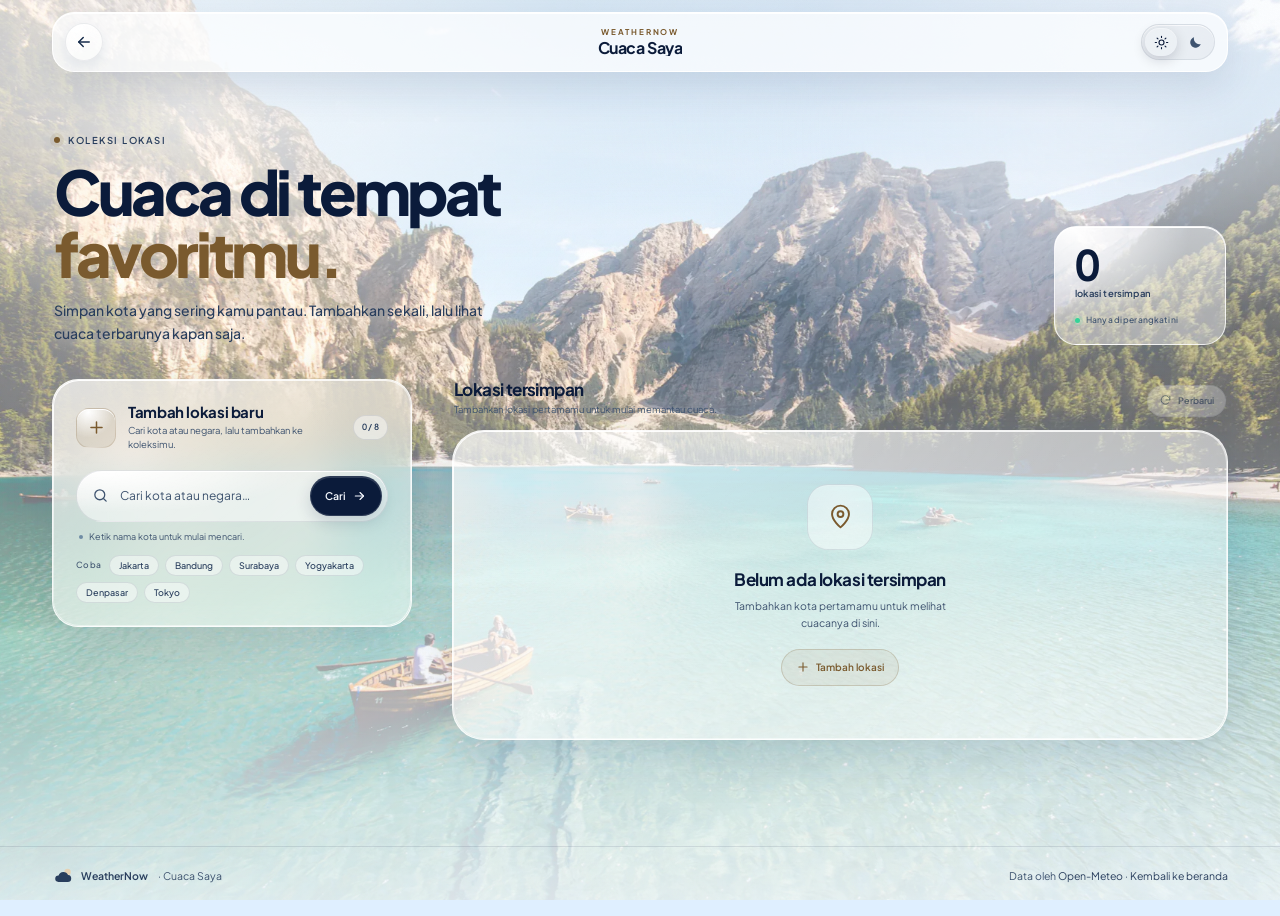
==== locations.html @ 78afd5a4 "Add saved locations page and header add action" ====
<!DOCTYPE html>
<html lang="id" data-theme="dark">
<head>
  <meta charset="UTF-8">
  <meta name="viewport" content="width=device-width, initial-scale=1.0">
  <title>Cuaca Saya — WeatherNow</title>
  <meta name="description" content="Simpan dan pantau cuaca terkini di kota-kota favoritmu dalam satu halaman bersama WeatherNow.">
  <meta name="theme-color" content="#071226" id="theme-color">
  <link rel="icon" type="image/svg+xml" href="assets/icons/partly-cloudy-day.svg">
  <link rel="preconnect" href="https://fonts.googleapis.com">
  <link rel="preconnect" href="https://fonts.gstatic.com" crossorigin>
  <link href="https://fonts.googleapis.com/css2?family=Plus+Jakarta+Sans:wght@400;500;600;700;800&display=swap" rel="stylesheet">
  <link rel="stylesheet" href="style.css">
  <link rel="stylesheet" href="locations.css">
  <script>
    (function () {
      try {
        var params = new URLSearchParams(window.location.search);
        var forced = params.get('theme');
        var saved = localStorage.getItem('weathernow:theme');
        var system = window.matchMedia('(prefers-color-scheme: light)').matches ? 'light' : 'dark';
        var theme = (forced === 'light' || forced === 'dark') ? forced : (saved === 'light' || saved === 'dark' ? saved : system);
        document.documentElement.dataset.theme = theme;
        var meta = document.getElementById('theme-color');
        if (meta) meta.setAttribute('content', theme === 'light' ? '#dfefff' : '#071226');
      } catch (error) {
        document.documentElement.dataset.theme = 'dark';
      }
    })();
  </script>
</head>
<body class="locations-page">
  <div class="ambient" aria-hidden="true">
    <div class="ambient__photo ambient__photo--night"></div>
    <div class="ambient__photo ambient__photo--day"></div>
    <div class="ambient__scrim"></div>
    <div class="ambient__noise"></div>
  </div>

  <div class="loading-bar" aria-hidden="true"></div>

  <header class="site-header">
    <div class="container">
      <div class="header__inner header__inner--page">
        <a class="page-back" href="index.html" aria-label="Kembali ke beranda WeatherNow">
          <svg class="icon" viewBox="0 0 24 24" fill="none" stroke="currentColor" stroke-width="1.9" stroke-linecap="round" stroke-linejoin="round" aria-hidden="true">
            <path d="M19 12H5"></path>
            <path d="m11 18-6-6 6-6"></path>
          </svg>
        </a>

        <div class="page-heading">
          <span class="page-heading__eyebrow">WeatherNow</span>
          <h1 class="page-heading__title">Cuaca Saya</h1>
        </div>

        <div class="header__actions">
          <div class="theme-switch" role="group" aria-label="Pilih tema tampilan">
            <button type="button" class="theme-switch__btn" data-theme-value="light" aria-label="Aktifkan mode terang" aria-pressed="false">
              <svg class="icon" viewBox="0 0 24 24" fill="none" stroke="currentColor" stroke-width="1.8" stroke-linecap="round" stroke-linejoin="round" aria-hidden="true">
                <circle cx="12" cy="12" r="4"></circle>
                <path d="M12 2v2M12 20v2M4.93 4.93l1.42 1.42M17.66 17.66l1.41 1.41M2 12h2M20 12h2M4.93 19.07l1.42-1.42M17.66 6.34l1.41-1.41"></path>
              </svg>
            </button>
            <button type="button" class="theme-switch__btn" data-theme-value="dark" aria-label="Aktifkan mode gelap" aria-pressed="true">
              <svg class="icon" viewBox="0 0 24 24" fill="currentColor" aria-hidden="true">
                <path d="M20.3 14.2A8.4 8.4 0 0 1 9.8 3.7 8.5 8.5 0 1 0 20.3 14.2Z"></path>
              </svg>
            </button>
          </div>
        </div>
      </div>
    </div>
  </header>

  <main class="locations-main">
    <div class="container">
      <section class="locations-intro" aria-labelledby="locations-title">
        <div class="locations-intro__copy">
          <p class="section-kicker"><span class="section-kicker__dot" aria-hidden="true"></span> Koleksi lokasi</p>
          <h2 class="locations-intro__title" id="locations-title">Cuaca di tempat<br><span>favoritmu.</span></h2>
          <p class="locations-intro__text">Simpan kota yang sering kamu pantau. Tambahkan sekali, lalu lihat cuaca terbarunya kapan saja.</p>
        </div>

        <aside class="locations-stat" aria-label="Ringkasan lokasi tersimpan">
          <span class="locations-stat__number" id="locations-count">0</span>
          <span class="locations-stat__label">lokasi tersimpan</span>
          <span class="locations-stat__note"><span class="locations-stat__dot" aria-hidden="true"></span> Hanya di perangkat ini</span>
        </aside>
      </section>

      <section class="add-panel glass-card" id="tambah" aria-labelledby="add-title">
        <div class="add-panel__head">
          <span class="add-panel__icon" aria-hidden="true">
            <svg class="icon" viewBox="0 0 24 24" fill="none" stroke="currentColor" stroke-width="1.9" stroke-linecap="round">
              <path d="M12 5v14M5 12h14"></path>
            </svg>
          </span>
          <div class="add-panel__copy">
            <h2 class="add-panel__title" id="add-title">Tambah lokasi baru</h2>
            <p class="add-panel__sub">Cari kota atau negara, lalu tambahkan ke koleksimu.</p>
          </div>
          <span class="add-panel__limit" id="locations-limit">0 / 8</span>
        </div>

        <form class="location-search" id="location-search" role="search" novalidate>
          <svg class="location-search__icon icon" viewBox="0 0 24 24" fill="none" stroke="currentColor" stroke-width="1.8" stroke-linecap="round" stroke-linejoin="round" aria-hidden="true">
            <circle cx="11" cy="11" r="7"></circle>
            <path d="m20 20-3.5-3.5"></path>
          </svg>
          <label class="sr-only" for="location-input">Cari kota atau negara</label>
          <input class="location-search__input" id="location-input" name="location" type="search" placeholder="Cari kota atau negara…" autocomplete="off" spellcheck="false" aria-describedby="search-feedback">
          <button class="location-search__submit" id="location-submit" type="submit">
            <span>Cari</span>
            <svg class="icon" viewBox="0 0 24 24" fill="none" stroke="currentColor" stroke-width="2" stroke-linecap="round" stroke-linejoin="round" aria-hidden="true">
              <path d="M4 12h14"></path>
              <path d="m12 6 6 6-6 6"></path>
            </svg>
          </button>
        </form>

        <p class="search-feedback" id="search-feedback" role="status">Ketik nama kota untuk mulai mencari.</p>

        <div class="quick-cities" aria-label="Kota populer">
          <span class="quick-cities__label">Coba</span>
          <button type="button" class="quick-city" data-query="Jakarta">Jakarta</button>
          <button type="button" class="quick-city" data-query="Bandung">Bandung</button>
          <button type="button" class="quick-city" data-query="Surabaya">Surabaya</button>
          <button type="button" class="quick-city" data-query="Yogyakarta">Yogyakarta</button>
          <button type="button" class="quick-city" data-query="Denpasar">Denpasar</button>
          <button type="button" class="quick-city" data-query="Tokyo">Tokyo</button>
        </div>

        <div class="search-results" id="search-results" hidden aria-live="polite"></div>
      </section>

      <section class="saved-section" aria-labelledby="saved-title">
        <div class="section-head">
          <div>
            <h2 class="section-head__title" id="saved-title">Lokasi tersimpan</h2>
            <p class="section-head__sub" id="saved-subtitle">Menyiapkan daftar lokasi…</p>
          </div>
          <button type="button" class="refresh-button" id="refresh-locations" aria-label="Perbarui cuaca semua lokasi">
            <svg class="icon refresh-button__icon" viewBox="0 0 24 24" fill="none" stroke="currentColor" stroke-width="1.8" stroke-linecap="round" stroke-linejoin="round" aria-hidden="true">
              <path d="M20 11a8 8 0 1 0-2.34 5.66"></path>
              <path d="M20 4v7h-7"></path>
            </svg>
            <span>Perbarui</span>
          </button>
        </div>

        <div class="locations-list" id="locations-list" aria-live="polite"></div>

        <div class="empty-state glass-card" id="locations-empty" hidden>
          <span class="empty-state__icon" aria-hidden="true">
            <svg class="icon" viewBox="0 0 24 24" fill="none" stroke="currentColor" stroke-width="1.6" stroke-linecap="round" stroke-linejoin="round">
              <path d="M12 21s7-5.7 7-11a7 7 0 1 0-14 0c0 5.3 7 11 7 11Z"></path>
              <circle cx="12" cy="10" r="2.4"></circle>
            </svg>
          </span>
          <h3>Belum ada lokasi tersimpan</h3>
          <p>Tambahkan kota pertamamu untuk melihat cuacanya di sini.</p>
          <button type="button" class="empty-state__action" id="empty-add">
            <svg class="icon" viewBox="0 0 24 24" fill="none" stroke="currentColor" stroke-width="1.9" stroke-linecap="round" aria-hidden="true">
              <path d="M12 5v14M5 12h14"></path>
            </svg>
            Tambah lokasi
          </button>
        </div>
      </section>

      <noscript>
        <p class="noscript">Aktifkan JavaScript untuk mencari dan menyimpan lokasi cuaca.</p>
      </noscript>
    </div>
  </main>

  <footer class="site-footer">
    <div class="container footer__inner">
      <span class="footer__brand">
        <svg viewBox="0 0 48 48" fill="none" aria-hidden="true">
          <circle fill="#e6d2b5" cx="34" cy="15" r="7"></circle>
          <path d="M14 37h20.4a7.6 7.6 0 0 0 .7-15.16A11.2 11.2 0 0 0 14.36 22.7 7.15 7.15 0 0 0 14 37Z" fill="currentColor"></path>
        </svg>
        WeatherNow <span class="footer__copy">· Cuaca Saya</span>
      </span>
      <span>Data oleh <a href="https://open-meteo.com/" target="_blank" rel="noreferrer">Open-Meteo</a> · <a href="index.html">Kembali ke beranda</a></span>
    </div>
  </footer>

  <div class="toast" id="toast" role="status" aria-live="polite" hidden>
    <span class="toast__message" id="toast-message"></span>
    <button type="button" class="toast__undo" id="toast-undo">Urungkan</button>
  </div>

  <script src="locations.js" defer></script>
</body>
</html>
---- style.css ----
/* =========================================================
   WeatherNow — liquid glass weather dashboard
   ========================================================= */

*, *::before, *::after { box-sizing: border-box; }
* { margin: 0; }

:root {
  color-scheme: dark;

  --font: "Plus Jakarta Sans", system-ui, -apple-system, "Segoe UI", Roboto, Helvetica, Arial, sans-serif;

  --text: #f7faff;
  --muted: #c6d3e7;
  --muted-strong: #e2ebf9;
  --muted-dim: #a1b2ca;

  --accent: #e6d2b5;
  --accent-soft: rgba(230, 210, 181, 0.14);
  --accent-1: #b9d4ea;
  --accent-2: #9db8d1;

  --chart-line: #b9d4ea;
  --chart-fill: rgba(185, 212, 234, 0.13);

  --header-surface: rgba(7, 16, 31, 0.76);
  --header-surface-scrolled: rgba(5, 12, 27, 0.94);
  --header-stroke: rgba(255, 255, 255, 0.16);
  --header-stroke-scrolled: rgba(255, 255, 255, 0.22);
  --header-elevation: 0 16px 38px rgba(2, 8, 23, 0.24), inset 0 1px 0 rgba(255, 255, 255, 0.14);
  --header-elevation-scrolled: 0 20px 46px rgba(2, 8, 23, 0.34), inset 0 1px 0 rgba(255, 255, 255, 0.18);
  --brand-tile: rgba(255, 255, 255, 0.08);
  --brand-tile-stroke: rgba(255, 255, 255, 0.18);
  --brand-tile-shadow: inset 0 1px 0 rgba(255, 255, 255, 0.18), 0 7px 16px rgba(2, 8, 23, 0.18);

  --glass: rgba(255, 255, 255, 0.08);
  --glass-1: rgba(255, 255, 255, 0.07);
  --glass-2: rgba(255, 255, 255, 0.12);
  --glass-3: rgba(255, 255, 255, 0.16);
  --border: rgba(255, 255, 255, 0.19);
  --border-strong: rgba(255, 255, 255, 0.32);
  --border-soft: rgba(255, 255, 255, 0.10);

  --shadow-lg: 0 30px 80px rgba(2, 8, 23, 0.38);
  --shadow-md: 0 18px 50px rgba(2, 8, 23, 0.28);
  --shadow-sm: 0 10px 30px rgba(2, 8, 23, 0.20);

  --radius-xl: 32px;
  --radius-lg: 24px;
  --radius-md: 18px;
  --radius-sm: 14px;
  --blur: 24px;

  --container: 1240px;
  --header-height: 84px;
  --ease: cubic-bezier(0.22, 0.61, 0.36, 1);

  --aqi-color: #34d399;
  --aqi-tint: rgba(52, 211, 153, 0.14);
}

[data-theme="light"] {
  color-scheme: light;

  --text: #0b1b3a;
  --muted: #293e5d;
  --muted-strong: #142a49;
  --muted-dim: #3e536f;

  --accent: #7a5a2e;
  --accent-soft: rgba(122, 90, 46, 0.10);
  --accent-1: #466a88;
  --accent-2: #6f8ca4;

  --chart-line: #4a6c88;
  --chart-fill: rgba(74, 108, 136, 0.10);

  --header-surface: rgba(252, 254, 255, 0.74);
  --header-surface-scrolled: rgba(252, 254, 255, 0.95);
  --header-stroke: rgba(255, 255, 255, 0.94);
  --header-stroke-scrolled: #ffffff;
  --header-elevation: 0 16px 38px rgba(21, 51, 99, 0.12), inset 0 1px 0 rgba(255, 255, 255, 0.95);
  --header-elevation-scrolled: 0 20px 46px rgba(21, 51, 99, 0.17), inset 0 1px 0 #ffffff;
  --brand-tile: #0b1b3a;
  --brand-tile-stroke: rgba(11, 27, 58, 0.13);
  --brand-tile-shadow: 0 7px 16px rgba(11, 27, 58, 0.18), inset 0 1px 0 rgba(255, 255, 255, 0.16);

  --glass: rgba(255, 255, 255, 0.54);
  --glass-1: rgba(255, 255, 255, 0.46);
  --glass-2: rgba(255, 255, 255, 0.66);
  --glass-3: rgba(255, 255, 255, 0.78);
  --border: rgba(255, 255, 255, 0.82);
  --border-strong: rgba(255, 255, 255, 0.98);
  --border-soft: rgba(11, 27, 58, 0.10);

  --shadow-lg: 0 30px 80px rgba(21, 51, 99, 0.18);
  --shadow-md: 0 18px 50px rgba(21, 51, 99, 0.14);
  --shadow-sm: 0 10px 30px rgba(21, 51, 99, 0.10);
}

html {
  scroll-behavior: smooth;
  scroll-padding-top: 100px;
  -webkit-text-size-adjust: 100%;
}

body {
  min-height: 100vh;
  font-family: var(--font);
  font-size: 16px;
  line-height: 1.5;
  color: var(--text);
  background: #050b18;
  overflow-x: hidden;
  -webkit-font-smoothing: antialiased;
  text-rendering: optimizeLegibility;
}

[data-theme="light"] body { background: #dfefff; }

body.is-loading { cursor: progress; }

img, svg { display: block; max-width: 100%; }
button, input { font: inherit; color: inherit; }
button {
  padding: 0;
  border: 0;
  background: none;
  cursor: pointer;
  -webkit-tap-highlight-color: transparent;
}
a { color: inherit; text-decoration: none; }
ul, ol { padding: 0; list-style: none; }
strong { font-weight: 700; }
[hidden] { display: none !important; }

::selection {
  background: rgba(185, 212, 234, 0.35);
}

:focus-visible {
  outline: 2px solid rgba(147, 197, 253, 0.9);
  outline-offset: 3px;
  border-radius: 8px;
}

/* Scrollbar */
::-webkit-scrollbar { width: 10px; }
::-webkit-scrollbar-track { background: transparent; }
::-webkit-scrollbar-thumb {
  border: 3px solid transparent;
  border-radius: 999px;
  background: rgba(255, 255, 255, 0.20);
  background-clip: content-box;
}
[data-theme="light"] ::-webkit-scrollbar-thumb {
  background: rgba(11, 27, 58, 0.20);
  background-clip: content-box;
}

.container {
  width: 100%;
  max-width: var(--container);
  margin-inline: auto;
  padding-inline: clamp(18px, 3.2vw, 32px);
}

.sr-only {
  position: absolute;
  width: 1px;
  height: 1px;
  padding: 0;
  margin: -1px;
  overflow: hidden;
  clip: rect(0, 0, 0, 0);
  white-space: nowrap;
  border: 0;
}

.icon {
  width: 18px;
  height: 18px;
  flex: none;
}

/* =========================================================
   Ambient background
   ========================================================= */

.ambient {
  position: fixed;
  inset: 0;
  z-index: 0;
  overflow: hidden;
  background: #040b19;
  pointer-events: none;
}

.ambient__photo {
  position: absolute;
  inset: -2%;
  background-position: center;
  background-size: cover;
  transition: opacity 0.75s var(--ease), transform 1.4s var(--ease);
  will-change: opacity;
}

.ambient__photo--night {
  background-image: url("assets/bg-night.webp");
  opacity: 1;
  transform: scale(1.02);
}

.ambient__photo--day {
  background-image: url("assets/bg-day.webp");
  opacity: 0;
  transform: scale(1.06);
}

[data-theme="light"] .ambient__photo--night { opacity: 0; }
[data-theme="light"] .ambient__photo--day {
  opacity: 1;
  transform: scale(1.02);
}

.ambient__scrim {
  position: absolute;
  inset: 0;
  background:
    radial-gradient(85% 65% at 12% 18%, rgba(48, 73, 101, 0.17), transparent 62%),
    radial-gradient(65% 55% at 88% 8%, rgba(74, 100, 128, 0.12), transparent 62%),
    linear-gradient(180deg, rgba(3, 9, 22, 0.58) 0%, rgba(3, 9, 22, 0.16) 32%, rgba(3, 9, 22, 0.42) 62%, rgba(3, 9, 22, 0.84) 100%);
}

[data-theme="light"] .ambient__scrim {
  background:
    radial-gradient(80% 70% at 15% 12%, rgba(255, 255, 255, 0.78), transparent 64%),
    radial-gradient(70% 60% at 88% 8%, rgba(245, 250, 255, 0.62), transparent 64%),
    linear-gradient(180deg, rgba(255, 255, 255, 0.58) 0%, rgba(255, 255, 255, 0.20) 34%, rgba(248, 251, 255, 0.56) 70%, rgba(245, 250, 255, 0.88) 100%);
}

.ambient__noise {
  position: absolute;
  inset: 0;
  opacity: 0.035;
  background-image: url("data:image/svg+xml,%3Csvg xmlns='http://www.w3.org/2000/svg' width='160' height='160' viewBox='0 0 160 160'%3E%3Cfilter id='n'%3E%3CfeTurbulence type='fractalNoise' baseFrequency='0.85' numOctaves='3' stitchTiles='stitch'/%3E%3C/filter%3E%3Crect width='160' height='160' filter='url(%23n)' opacity='0.55'/%3E%3C/svg%3E");
  background-size: 160px 160px;
}

/* =========================================================
   Shared glass
   ========================================================= */

.glass-card {
  position: relative;
  isolation: isolate;
  border: 1px solid var(--border);
  border-radius: var(--radius-xl);
  background:
    radial-gradient(130% 95% at 8% 0%, rgba(255, 255, 255, 0.17), transparent 56%),
    linear-gradient(145deg, var(--glass-2), var(--glass-1));
  box-shadow: var(--shadow-md), inset 0 1px 0 rgba(255, 255, 255, 0.22);
  backdrop-filter: blur(var(--blur)) saturate(150%);
  -webkit-backdrop-filter: blur(var(--blur)) saturate(150%);
}

[data-theme="light"] .glass-card {
  box-shadow: var(--shadow-md), inset 0 1px 0 rgba(255, 255, 255, 0.72);
}

.glass-card::before {
  content: "";
  position: absolute;
  inset: 0;
  z-index: 4;
  padding: 1px;
  border-radius: inherit;
  background: linear-gradient(140deg, rgba(255, 255, 255, 0.62), rgba(255, 255, 255, 0.09) 34%, rgba(255, 255, 255, 0.04) 62%, rgba(255, 255, 255, 0.36));
  -webkit-mask: linear-gradient(#000 0 0) content-box, linear-gradient(#000 0 0);
  -webkit-mask-composite: xor;
  mask-composite: exclude;
  pointer-events: none;
}

[data-theme="light"] .glass-card::before {
  background: linear-gradient(140deg, rgba(255, 255, 255, 0.98), rgba(255, 255, 255, 0.38) 38%, rgba(255, 255, 255, 0.64));
}

.panel {
  padding: clamp(18px, 2vw, 23px);
  border-radius: var(--radius-lg);
}

.panel__head {
  display: flex;
  align-items: flex-start;
  justify-content: space-between;
  gap: 16px;
}

.panel__head--compact { align-items: center; }

.panel__title {
  font-size: 16px;
  font-weight: 700;
  letter-spacing: -0.02em;
  line-height: 1.3;
}

.panel__sub {
  margin-top: 3px;
  overflow: hidden;
  font-size: 10.5px;
  color: var(--muted-dim);
  text-overflow: ellipsis;
  white-space: nowrap;
}

.panel__badge {
  display: inline-flex;
  flex: none;
  align-items: center;
  justify-content: center;
  padding: 6px 10px;
  border: 1px solid var(--border-soft);
  border-radius: 999px;
  background: var(--glass-1);
  color: var(--muted);
  font-size: 9.5px;
  font-weight: 600;
  letter-spacing: 0.02em;
}

.panel__badge--icon {
  width: 32px;
  height: 32px;
  padding: 0;
  border-radius: 10px;
}

.panel__badge--icon .icon {
  width: 15px;
  height: 15px;
  color: var(--muted-dim);
}

.panel__placeholder {
  display: flex;
  align-items: center;
  gap: 9px;
  min-height: 150px;
  margin-top: 12px;
  font-size: 11.5px;
  color: var(--muted-dim);
}

.panel__placeholder::before {
  content: "";
  width: 7px;
  height: 7px;
  flex: none;
  border-radius: 50%;
  background: var(--accent-2);
  animation: pulse 1.8s ease-in-out infinite;
}

/* =========================================================
   Header
   ========================================================= */

.site-header {
  position: sticky;
  top: 0;
  z-index: 50;
  padding: 12px 0;
  isolation: isolate;
  text-shadow: 0 2px 18px rgba(2, 8, 23, 0.24);
}

[data-theme="light"] .site-header {
  text-shadow: none;
}

.header__inner {
  position: relative;
  display: grid;
  grid-template-columns: minmax(0, 1fr) auto minmax(0, 1fr);
  align-items: center;
  gap: 24px;
  min-height: 60px;
  padding: 9px 12px;
  border: 1px solid var(--header-stroke);
  border-radius: 22px;
  background: var(--header-surface);
  box-shadow: var(--header-elevation);
  transition: background-color 0.22s var(--ease), border-color 0.22s var(--ease), box-shadow 0.22s var(--ease);
}

.site-header.is-scrolled .header__inner {
  border-color: var(--header-stroke-scrolled);
  background: var(--header-surface-scrolled);
  box-shadow: var(--header-elevation-scrolled);
}

.brand {
  display: inline-flex;
  flex: none;
  justify-self: start;
  align-items: center;
  gap: 10px;
  color: var(--text);
  font-size: 19px;
  font-weight: 700;
  letter-spacing: -0.03em;
}

.brand__mark {
  display: grid;
  width: 38px;
  height: 38px;
  padding: 6px;
  place-items: center;
  border: 1px solid var(--brand-tile-stroke);
  border-radius: 12px;
  background: var(--brand-tile);
  box-shadow: var(--brand-tile-shadow);
  color: #fff;
}

.brand__mark svg { width: 100%; height: 100%; }
.brand__sun { fill: var(--accent); }

.nav {
  display: flex;
  justify-self: center;
  align-items: center;
  gap: 3px;
  margin-inline: 0;
}

.nav__link {
  position: relative;
  padding: 9px 13px;
  border-radius: 999px;
  color: var(--muted);
  font-size: 12px;
  font-weight: 500;
  transition: color 0.2s var(--ease), background 0.2s var(--ease);
}

.nav__link::after {
  content: "";
  position: absolute;
  right: 13px;
  bottom: 3px;
  left: 13px;
  height: 2px;
  border-radius: 99px;
  background: var(--accent);
  opacity: 0;
  transform: scaleX(0.5);
  transition: opacity 0.25s var(--ease), transform 0.25s var(--ease);
}

.nav__link:hover { color: var(--text); background: rgba(255, 255, 255, 0.07); }

[data-theme="light"] .nav__link {
  color: #233a5a;
  font-weight: 600;
}

[data-theme="light"] .nav__link:hover { background: rgba(255, 255, 255, 0.42); }

.nav__link.is-active {
  color: var(--accent);
  font-weight: 600;
}
.nav__link.is-active::after { opacity: 1; transform: scaleX(1); }

.header__actions {
  display: flex;
  flex: none;
  justify-self: end;
  align-items: center;
  gap: 8px;
  margin-left: 0;
}

.theme-switch {
  display: flex;
  gap: 2px;
  padding: 3px;
  border: 1px solid var(--border-soft);
  border-radius: 999px;
  background: rgba(255, 255, 255, 0.06);
  box-shadow: inset 0 1px 0 rgba(255, 255, 255, 0.12);
}

[data-theme="light"] .theme-switch {
  border-color: rgba(11, 27, 58, 0.08);
  background: rgba(11, 27, 58, 0.05);
  box-shadow: inset 0 1px 0 rgba(255, 255, 255, 0.72);
}

.theme-switch__btn {
  display: grid;
  width: 32px;
  height: 28px;
  place-items: center;
  border-radius: 999px;
  color: var(--muted-dim);
  transition: color 0.2s var(--ease), background 0.2s var(--ease), box-shadow 0.2s var(--ease);
}

.theme-switch__btn .icon { width: 15px; height: 15px; }
.theme-switch__btn:hover { color: var(--text); }

html[data-theme="dark"] .theme-switch__btn[data-theme-value="dark"],
html[data-theme="light"] .theme-switch__btn[data-theme-value="light"] {
  background: rgba(255, 255, 255, 0.19);
  color: var(--text);
  box-shadow: 0 4px 13px rgba(2, 8, 23, 0.16), inset 0 1px 0 rgba(255, 255, 255, 0.28);
}

[data-theme="light"] .theme-switch__btn[data-theme-value="light"] {
  background: #fff;
  color: #0b1b3a;
  box-shadow: 0 4px 13px rgba(21, 51, 99, 0.12);
}

.header-add {
  display: grid;
  width: 36px;
  height: 36px;
  flex: none;
  place-items: center;
  border: 1px solid rgba(230, 210, 181, 0.26);
  border-radius: 50%;
  background:
    radial-gradient(120% 120% at 30% 8%, rgba(255, 255, 255, 0.19), transparent 56%),
    linear-gradient(145deg, rgba(230, 210, 181, 0.15), rgba(255, 255, 255, 0.04));
  color: var(--accent);
  box-shadow: inset 0 1px 0 rgba(255, 255, 255, 0.19), 0 5px 14px rgba(2, 8, 23, 0.12);
  backdrop-filter: blur(14px) saturate(145%);
  -webkit-backdrop-filter: blur(14px) saturate(145%);
  transition: color 0.2s var(--ease), background 0.2s var(--ease), border-color 0.2s var(--ease), box-shadow 0.2s var(--ease), transform 0.2s var(--ease);
}

.header-add .icon { width: 17px; height: 17px; }

.header-add:hover {
  border-color: rgba(230, 210, 181, 0.46);
  background:
    radial-gradient(120% 120% at 30% 8%, rgba(255, 255, 255, 0.24), transparent 56%),
    linear-gradient(145deg, rgba(230, 210, 181, 0.25), rgba(255, 255, 255, 0.07));
  color: var(--text);
  box-shadow: inset 0 1px 0 rgba(255, 255, 255, 0.24), 0 8px 20px rgba(2, 8, 23, 0.18);
  transform: translateY(-1px);
}

.header-add:active { transform: none; }

[data-theme="light"] .header-add {
  border-color: rgba(122, 90, 46, 0.18);
  background:
    radial-gradient(120% 120% at 30% 8%, rgba(255, 255, 255, 0.92), transparent 58%),
    linear-gradient(145deg, rgba(122, 90, 46, 0.10), rgba(255, 255, 255, 0.54));
  box-shadow: inset 0 1px 0 #ffffff, 0 5px 14px rgba(21, 51, 99, 0.10);
}

[data-theme="light"] .header-add:hover {
  border-color: rgba(122, 90, 46, 0.34);
  background:
    radial-gradient(120% 120% at 30% 8%, #ffffff, transparent 58%),
    linear-gradient(145deg, rgba(122, 90, 46, 0.16), rgba(255, 255, 255, 0.76));
  color: var(--accent);
  box-shadow: inset 0 1px 0 #ffffff, 0 8px 20px rgba(21, 51, 99, 0.14);
}

/* =========================================================
   Hero
   ========================================================= */

main {
  position: relative;
  z-index: 1;
}

.hero {
  display: grid;
  grid-template-columns: minmax(0, 1.06fr) minmax(0, 0.94fr);
  gap: clamp(28px, 4vw, 58px);
  align-items: center;
  padding-top: clamp(30px, 5vh, 58px);
  padding-bottom: clamp(26px, 4vw, 44px);
}

.hero__content {
  width: 100%;
  min-width: 0;
  max-width: 620px;
  animation: rise 0.9s var(--ease) both;
}

.live-badge {
  display: inline-flex;
  align-items: center;
  gap: 9px;
  padding: 7px 13px;
  border: 1px solid var(--border);
  border-radius: 999px;
  background: var(--glass-1);
  color: var(--muted-strong);
  font-size: 11px;
  font-weight: 600;
  letter-spacing: 0.015em;
  box-shadow: inset 0 1px 0 rgba(255, 255, 255, 0.14);
  backdrop-filter: blur(16px) saturate(150%);
  -webkit-backdrop-filter: blur(16px) saturate(150%);
}

.live-badge__dot {
  width: 7px;
  height: 7px;
  border-radius: 50%;
  background: #34d399;
  box-shadow: 0 0 0 4px rgba(52, 211, 153, 0.14);
  animation: pulse 2.4s ease-in-out infinite;
}

.hero__title {
  margin-top: 20px;
  font-size: clamp(42px, 4.6vw, 64px);
  font-weight: 800;
  letter-spacing: -0.048em;
  line-height: 1.03;
  text-shadow: 0 5px 34px rgba(2, 8, 23, 0.30);
  text-wrap: balance;
}

.hero__title-line { display: inline; }

.hero__title-accent {
  position: relative;
  color: var(--accent);
}

[data-theme="light"] .hero__title {
  text-shadow: none;
}

.hero__text {
  max-width: 48ch;
  margin-top: 18px;
  color: var(--muted);
  font-size: clamp(13.5px, 1.2vw, 16px);
  font-weight: 500;
  line-height: 1.68;
  text-shadow: 0 2px 20px rgba(2, 8, 23, 0.24);
}

[data-theme="light"] .hero__text {
  text-shadow: 0 1px 16px rgba(255, 255, 255, 0.82);
}

/* Search */

.search {
  display: flex;
  align-items: center;
  gap: 10px;
  min-height: 62px;
  margin-top: 27px;
  padding: 7px 7px 7px 20px;
  border: 1px solid var(--border-strong);
  border-radius: 999px;
  background:
    radial-gradient(120% 160% at 10% 0%, rgba(255, 255, 255, 0.18), transparent 48%),
    linear-gradient(135deg, rgba(255, 255, 255, 0.16), rgba(255, 255, 255, 0.07));
  box-shadow: 0 18px 50px rgba(2, 8, 23, 0.24), inset 0 1px 0 rgba(255, 255, 255, 0.27);
  backdrop-filter: blur(22px) saturate(155%);
  -webkit-backdrop-filter: blur(22px) saturate(155%);
  transition: border-color 0.25s var(--ease), box-shadow 0.25s var(--ease), transform 0.25s var(--ease);
}

[data-theme="light"] .search {
  background:
    radial-gradient(120% 160% at 10% 0%, rgba(255, 255, 255, 0.82), transparent 52%),
    linear-gradient(135deg, rgba(255, 255, 255, 0.74), rgba(255, 255, 255, 0.48));
  border-color: rgba(255, 255, 255, 0.94);
  box-shadow: 0 18px 50px rgba(21, 51, 99, 0.14), inset 0 1px 0 #fff;
}

.search:focus-within {
  border-color: rgba(147, 197, 253, 0.72);
  box-shadow: 0 18px 60px rgba(2, 8, 23, 0.30), 0 0 0 4px rgba(96, 165, 250, 0.14), inset 0 1px 0 rgba(255, 255, 255, 0.30);
}

[data-theme="light"] .search:focus-within {
  border-color: rgba(37, 99, 235, 0.38);
  box-shadow: 0 18px 50px rgba(21, 51, 99, 0.16), 0 0 0 4px rgba(37, 99, 235, 0.13), inset 0 1px 0 #fff;
}

.search__icon {
  width: 20px;
  height: 20px;
  color: var(--muted-dim);
}

.search__input {
  flex: 1;
  min-width: 0;
  height: 46px;
  border: 0;
  outline: 0;
  background: transparent;
  color: var(--text);
  font-size: 15px;
  font-weight: 500;
  caret-color: var(--text);
}

.search__input::placeholder {
  color: var(--muted-dim);
  font-weight: 400;
}

.search__input::-webkit-search-cancel-button { display: none; }

.search__submit {
  display: grid;
  flex: none;
  width: 48px;
  height: 48px;
  place-items: center;
  border: 1px solid rgba(255, 255, 255, 0.14);
  border-radius: 50%;
  background: #162b4a;
  color: #f7faff;
  box-shadow: 0 7px 20px rgba(2, 8, 23, 0.22), inset 0 1px 0 rgba(255, 255, 255, 0.14);
  transition: transform 0.2s var(--ease), background-color 0.2s var(--ease), box-shadow 0.2s var(--ease), opacity 0.2s var(--ease);
}

.search__submit .icon { width: 20px; height: 20px; }
.search__submit:hover { background: #1e3a5c; transform: translateY(-1px); box-shadow: 0 9px 24px rgba(2, 8, 23, 0.26), inset 0 1px 0 rgba(255, 255, 255, 0.16); }
.search__submit:active { transform: translateY(0) scale(0.98); }
.search__submit:disabled { cursor: wait; opacity: 0.88; }
.search__submit.is-loading { pointer-events: none; }
.search__submit.is-loading .icon { display: none; }

.search__submit.is-loading::after {
  content: "";
  width: 18px;
  height: 18px;
  border: 2px solid rgba(255, 255, 255, 0.38);
  border-top-color: #fff;
  border-radius: 50%;
  animation: spin 0.7s linear infinite;
}

.search-status {
  display: inline-flex;
  width: fit-content;
  max-width: 100%;
  min-height: 24px;
  align-items: center;
  gap: 7px;
  margin-top: 9px;
  padding: 4px 10px 4px 9px;
  border: 1px solid var(--border-soft);
  border-radius: 999px;
  background: var(--glass-1);
  color: var(--muted);
  font-size: 10.5px;
  line-height: 1.4;
  overflow-wrap: anywhere;
  box-shadow: inset 0 1px 0 rgba(255, 255, 255, 0.08);
  backdrop-filter: blur(12px) saturate(140%);
  -webkit-backdrop-filter: blur(12px) saturate(140%);
  transition: color 0.2s var(--ease), background 0.25s var(--ease), border-color 0.25s var(--ease);
}

.search-status::before {
  content: "";
  width: 5px;
  height: 5px;
  flex: none;
  border-radius: 50%;
  background: var(--accent-1);
  box-shadow: 0 0 0 3px rgba(125, 211, 252, 0.12);
}

[data-theme="light"] .search-status {
  background: rgba(255, 255, 255, 0.62);
  border-color: rgba(11, 27, 58, 0.08);
  box-shadow: inset 0 1px 0 rgba(255, 255, 255, 0.9);
}

.search-status.is-error { color: #fecdd3; border-color: rgba(251, 113, 133, 0.28); }
.search-status.is-error::before { background: #fb7185; box-shadow: 0 0 0 3px rgba(251, 113, 133, 0.13); }
[data-theme="light"] .search-status.is-error { color: #be123c; }

/* City chips */

.chips {
  display: flex;
  flex-wrap: wrap;
  gap: 8px;
  margin-top: 11px;
}

.chip {
  display: inline-flex;
  align-items: center;
  gap: 6px;
  padding: 8px 13px;
  border: 1px solid var(--border);
  border-radius: 999px;
  background: var(--glass-1);
  color: var(--muted);
  font-size: 11.5px;
  font-weight: 500;
  line-height: 1;
  white-space: nowrap;
  box-shadow: inset 0 1px 0 rgba(255, 255, 255, 0.10);
  backdrop-filter: blur(14px) saturate(150%);
  -webkit-backdrop-filter: blur(14px) saturate(150%);
  transition: transform 0.2s var(--ease), border-color 0.2s var(--ease), background 0.2s var(--ease), color 0.2s var(--ease);
}

.chip .icon { width: 12px; height: 12px; opacity: 0.78; }

.chip:hover {
  color: var(--text);
  border-color: var(--border-strong);
  transform: translateY(-1px);
}

.chip.is-active {
  border-color: rgba(230, 210, 181, 0.55);
  background: rgba(230, 210, 181, 0.18);
  color: var(--text);
  box-shadow: inset 0 1px 0 rgba(255, 255, 255, 0.18), 0 6px 18px rgba(2, 8, 23, 0.10);
}

[data-theme="light"] .chip.is-active {
  border-color: rgba(122, 90, 46, 0.36);
  background: rgba(122, 90, 46, 0.12);
  color: var(--text);
}

/* =========================================================
   Current weather card
   ========================================================= */

.current {
  --weather-tint: rgba(96, 165, 250, 0.18);

  width: 100%;
  min-width: 0;
  padding: clamp(20px, 2.35vw, 28px);
  overflow: hidden;
  border-radius: var(--radius-xl);
  background:
    linear-gradient(160deg, rgba(5, 13, 30, 0.34), rgba(5, 13, 30, 0.11) 52%, rgba(5, 13, 30, 0.30)),
    radial-gradient(110% 90% at 88% 0%, var(--weather-tint), transparent 58%),
    radial-gradient(130% 95% at 8% 0%, rgba(255, 255, 255, 0.15), transparent 56%),
    linear-gradient(145deg, var(--glass-2), var(--glass-1));
  animation: rise 1s 0.1s var(--ease) both;
}

[data-theme="light"] .current {
  background:
    linear-gradient(160deg, rgba(255, 255, 255, 0.54), rgba(255, 255, 255, 0.20) 52%, rgba(255, 255, 255, 0.48)),
    radial-gradient(110% 90% at 88% 0%, var(--weather-tint), transparent 60%),
    radial-gradient(130% 95% at 8% 0%, rgba(255, 255, 255, 0.88), transparent 56%),
    linear-gradient(145deg, var(--glass-2), var(--glass-1));
}

.current__glow {
  position: absolute;
  top: -6%;
  right: -10%;
  width: 280px;
  height: 280px;
  border-radius: 50%;
  background: var(--weather-tint);
  filter: blur(65px);
  opacity: 0.75;
  pointer-events: none;
}

.current__head {
  position: relative;
  z-index: 2;
  display: flex;
  align-items: flex-start;
  justify-content: space-between;
  gap: 14px;
  flex-wrap: wrap;
}

.current__place {
  display: flex;
  align-items: flex-start;
  gap: 9px;
  min-width: 0;
}

.current__pin {
  display: grid;
  width: 30px;
  height: 30px;
  flex: none;
  place-items: center;
  border: 1px solid var(--border-soft);
  border-radius: 10px;
  background: var(--glass-2);
  color: var(--muted-strong);
}

.current__pin .icon { width: 14px; height: 14px; }

.current__city {
  font-size: clamp(18px, 1.8vw, 21px);
  font-weight: 700;
  letter-spacing: -0.03em;
  line-height: 1.15;
}

.current__region {
  margin-top: 3px;
  overflow: hidden;
  max-width: 28ch;
  color: var(--muted);
  font-size: 10.5px;
  text-overflow: ellipsis;
  white-space: nowrap;
}

.current__date {
  padding-top: 4px;
  color: var(--muted-strong);
  font-size: 10.5px;
  font-weight: 600;
  white-space: nowrap;
}

.current__main {
  position: relative;
  z-index: 2;
  display: flex;
  align-items: center;
  gap: clamp(6px, 1vw, 14px);
  margin-top: 14px;
}

.current__visual {
  position: relative;
  display: grid;
  width: clamp(112px, 12.5vw, 152px);
  height: clamp(112px, 12.5vw, 152px);
  flex: none;
  place-items: center;
}

.current__orb {
  position: absolute;
  inset: 12%;
  border: 1px solid rgba(255, 255, 255, 0.17);
  border-radius: 50%;
  background: radial-gradient(circle at 38% 32%, rgba(255, 255, 255, 0.36), rgba(255, 255, 255, 0.06) 48%, transparent 70%);
  box-shadow: inset 0 1px 12px rgba(255, 255, 255, 0.18), 0 16px 40px rgba(2, 8, 23, 0.18);
}

[data-theme="light"] .current__orb {
  border-color: rgba(255, 255, 255, 0.78);
  background: radial-gradient(circle at 38% 32%, rgba(255, 255, 255, 0.92), rgba(191, 219, 254, 0.28) 50%, transparent 72%);
  box-shadow: inset 0 1px 12px rgba(255, 255, 255, 0.65), 0 16px 40px rgba(21, 51, 99, 0.10);
}

.current__icon {
  position: relative;
  z-index: 1;
  width: 100%;
  height: 100%;
  object-fit: contain;
  filter: drop-shadow(0 18px 26px rgba(2, 8, 23, 0.35));
}

[data-theme="light"] .current__icon {
  filter: drop-shadow(0 0 1px rgba(15, 34, 62, 0.55)) drop-shadow(0 14px 24px rgba(21, 51, 99, 0.18));
}

.current__temp-block { flex: 1; min-width: 0; }

.current__temp {
  display: flex;
  align-items: flex-start;
  color: var(--text);
  font-size: clamp(56px, 6.4vw, 84px);
  font-weight: 700;
  font-variant-numeric: tabular-nums;
  letter-spacing: -0.07em;
  line-height: 0.9;
  text-shadow: 0 5px 28px rgba(2, 8, 23, 0.26);
}

[data-theme="light"] .current__temp { text-shadow: none; }

.current__unit {
  margin-top: 0.16em;
  margin-left: 0.04em;
  color: var(--muted-strong);
  font-size: 0.33em;
  font-weight: 600;
  letter-spacing: -0.02em;
}

.current__condition {
  margin-top: 8px;
  overflow: hidden;
  font-size: clamp(14px, 1.4vw, 17px);
  font-weight: 600;
  letter-spacing: -0.01em;
  text-overflow: ellipsis;
  white-space: nowrap;
}

.current__feels {
  margin-top: 2px;
  color: var(--muted);
  font-size: 10.5px;
}

.current__range {
  display: flex;
  gap: 11px;
  margin-top: 7px;
  color: var(--muted-strong);
  font-size: 11px;
  font-weight: 600;
}

.current__range-item { display: inline-flex; align-items: center; gap: 3px; }

.arrow { font-size: 12px; line-height: 1; opacity: 0.9; }
.arrow--up { color: #fca5a5; }
.arrow--down { color: #93c5fd; }

[data-theme="light"] .arrow--up { color: #dc2626; }
[data-theme="light"] .arrow--down { color: #2563eb; }

.current__stats {
  position: relative;
  z-index: 2;
  display: grid;
  grid-template-columns: repeat(3, minmax(0, 1fr));
  gap: 7px;
  margin-top: 17px;
}

.stat {
  display: flex;
  align-items: center;
  gap: 8px;
  min-width: 0;
  padding: 9px 10px;
  border: 1px solid rgba(255, 255, 255, 0.13);
  border-radius: var(--radius-md);
  background: rgba(5, 12, 28, 0.28);
  box-shadow: inset 0 1px 0 rgba(255, 255, 255, 0.09);
  backdrop-filter: blur(12px) saturate(140%);
  -webkit-backdrop-filter: blur(12px) saturate(140%);
}

[data-theme="light"] .stat {
  border-color: rgba(11, 27, 58, 0.06);
  background: rgba(255, 255, 255, 0.70);
  box-shadow: inset 0 1px 0 rgba(255, 255, 255, 0.92);
}

.stat__icon {
  display: grid;
  width: 29px;
  height: 29px;
  flex: none;
  place-items: center;
  border-radius: 9px;
  background: rgba(255, 255, 255, 0.09);
  color: var(--muted-strong);
}

[data-theme="light"] .stat__icon { background: rgba(255, 255, 255, 0.58); }

.stat__icon .icon { width: 14px; height: 14px; }

.stat__body {
  display: flex;
  min-width: 0;
  flex-direction: column;
}

.stat__label {
  color: var(--muted);
  font-size: 9.5px;
  font-weight: 500;
  line-height: 1.2;
}

.stat__value {
  margin-top: 2px;
  overflow: hidden;
  font-size: 11.5px;
  font-weight: 700;
  line-height: 1.2;
  text-overflow: ellipsis;
  white-space: nowrap;
}

.current__hills {
  position: absolute;
  right: 0;
  bottom: 0;
  left: 0;
  z-index: 1;
  width: 100%;
  height: 45%;
  color: #fff;
  pointer-events: none;
}

[data-theme="light"] .current__hills {
  color: #0b1b3a;
  opacity: 0.55;
}

/* =========================================================
   Dashboard
   ========================================================= */

.dashboard {
  display: grid;
  grid-template-columns: minmax(0, 1.72fr) minmax(300px, 0.78fr);
  gap: 22px;
  align-items: start;
  padding-bottom: 54px;
}

.dashboard__main,
.dashboard__side {
  display: grid;
  grid-template-columns: minmax(0, 1fr);
  min-width: 0;
  gap: 22px;
  align-items: start;
}

.dashboard__main > *,
.dashboard__side > * {
  min-width: 0;
}

.dashboard__main { animation: rise 1s 0.17s var(--ease) both; }
.dashboard__side { animation: rise 1s 0.25s var(--ease) both; }

/* Hourly */

.hourly { min-width: 0; padding-bottom: 13px; }

.hourly__scroller {
  margin: 15px -5px 0;
  padding: 0 5px 2px;
  overflow-x: auto;
  overscroll-behavior-inline: contain;
  scrollbar-width: none;
  scroll-snap-type: x proximity;
}

.hourly__scroller::-webkit-scrollbar { display: none; }

.hourly__scroller:focus-visible {
  border-radius: 16px;
  outline-offset: 4px;
}

.hourly__track {
  position: relative;
  width: max-content;
  min-width: 100%;
}

.hourly__items {
  display: grid;
  grid-auto-flow: column;
  grid-auto-columns: 91px;
  align-items: end;
}

.hourly__item {
  display: flex;
  flex-direction: column;
  align-items: center;
  gap: 7px;
  padding: 9px 4px 7px;
  border: 1px solid transparent;
  border-radius: 16px;
  scroll-snap-align: start;
}

.hourly__item.is-now {
  border-color: var(--border-soft);
  background: var(--glass-1);
  box-shadow: inset 0 1px 0 rgba(255, 255, 255, 0.08);
}

.hourly__time {
  color: var(--muted-dim);
  font-size: 10.5px;
  font-weight: 500;
  font-variant-numeric: tabular-nums;
  white-space: nowrap;
}

.hourly__item.is-now .hourly__time {
  color: var(--accent-1);
  font-weight: 600;
}

.hourly__icon {
  width: 43px;
  height: 43px;
  object-fit: contain;
  filter: drop-shadow(0 6px 12px rgba(2, 8, 23, 0.16));
}

[data-theme="light"] .hourly__icon {
  border-radius: 50%;
  background: radial-gradient(circle at 50% 44%, rgba(96, 165, 250, 0.24), rgba(96, 165, 250, 0.07) 62%, transparent 73%);
  filter: drop-shadow(0 0 0.9px rgba(15, 34, 62, 0.55)) drop-shadow(0 4px 9px rgba(21, 51, 99, 0.14));
}

.hourly__temp {
  color: var(--text);
  font-size: 13.5px;
  font-weight: 600;
  font-variant-numeric: tabular-nums;
  line-height: 1;
}

.hourly__chart {
  display: block;
  width: 100%;
  height: 64px;
  margin-top: 2px;
  overflow: visible;
}

.chart-area {
  fill: var(--chart-fill);
  opacity: 1;
}

.chart-line {
  fill: none;
  stroke: var(--chart-line);
  stroke-width: 2.2;
  stroke-linecap: round;
  stroke-linejoin: round;
  stroke-dasharray: 1;
  stroke-dashoffset: 1;
  filter: drop-shadow(0 3px 8px rgba(2, 8, 23, 0.20));
  animation: draw 1s 0.12s var(--ease) forwards;
}

.chart-dot {
  fill: #f4f8ff;
  stroke: var(--chart-line);
  stroke-width: 1.4;
}

.chart-dot--now {
  fill: #fff;
  stroke: var(--accent);
  stroke-width: 2;
  filter: drop-shadow(0 0 6px rgba(230, 210, 181, 0.50));
}

[data-theme="light"] .chart-line {
  filter: drop-shadow(0 3px 8px rgba(21, 51, 99, 0.12));
}

/* Daily */

.daily { min-width: 0; }

.daily__scroller { margin-top: 15px; }

.daily__grid {
  display: grid;
  grid-template-columns: repeat(7, minmax(0, 1fr));
  gap: 8px;
}

.daily__card {
  display: flex;
  flex-direction: column;
  align-items: center;
  gap: 5px;
  min-width: 0;
  padding: 11px 5px 10px;
  border: 1px solid var(--border-soft);
  border-radius: 16px;
  background: var(--glass-1);
  text-align: center;
  transition: transform 0.22s var(--ease), border-color 0.22s var(--ease), background 0.22s var(--ease);
}

[data-theme="light"] .daily__card {
  box-shadow: inset 0 1px 0 rgba(255, 255, 255, 0.58);
}

.daily__card:hover {
  border-color: var(--border);
  background: var(--glass-2);
  transform: translateY(-2px);
}

.daily__card.is-today {
  border-color: rgba(147, 197, 253, 0.50);
  background: linear-gradient(160deg, rgba(96, 165, 250, 0.20), var(--glass-1) 64%);
  box-shadow: inset 0 1px 0 rgba(255, 255, 255, 0.20);
}

[data-theme="light"] .daily__card.is-today {
  border-color: rgba(37, 99, 235, 0.27);
  background: linear-gradient(160deg, rgba(96, 165, 250, 0.32), rgba(255, 255, 255, 0.36) 64%);
}

.daily__day {
  overflow: hidden;
  max-width: 100%;
  color: var(--muted-strong);
  font-size: 11px;
  font-weight: 600;
  line-height: 1.2;
  text-overflow: ellipsis;
  white-space: nowrap;
}

.daily__date {
  color: var(--muted-dim);
  font-size: 9px;
  line-height: 1.2;
  white-space: nowrap;
}

.daily__icon {
  width: 40px;
  height: 40px;
  margin: 1px 0;
  object-fit: contain;
  filter: drop-shadow(0 5px 10px rgba(2, 8, 23, 0.14));
}

[data-theme="light"] .daily__icon {
  border-radius: 50%;
  background: radial-gradient(circle at 50% 44%, rgba(96, 165, 250, 0.23), rgba(96, 165, 250, 0.06) 62%, transparent 73%);
  filter: drop-shadow(0 0 0.9px rgba(15, 34, 62, 0.52)) drop-shadow(0 4px 8px rgba(21, 51, 99, 0.13));
}

.daily__rain {
  display: inline-flex;
  align-items: center;
  gap: 2px;
  color: var(--accent-1);
  font-size: 9.5px;
  font-weight: 500;
  line-height: 1.2;
}

[data-theme="light"] .daily__rain { color: #0369a1; }

.daily__rain svg { width: 9px; height: 9px; }

.daily__temps {
  display: flex;
  align-items: baseline;
  gap: 5px;
  font-size: 11px;
  line-height: 1.2;
  font-variant-numeric: tabular-nums;
}

.daily__max { color: var(--text); font-weight: 700; }
.daily__min { color: var(--muted-dim); }

/* =========================================================
   Sidebar
   ========================================================= */

.details { padding-top: 19px; padding-bottom: 15px; }

.details__list { margin-top: 6px; }

.details__row {
  display: flex;
  align-items: center;
  justify-content: space-between;
  gap: 12px;
  padding: 9.5px 0;
  border-bottom: 1px solid var(--border-soft);
}

.details__row:last-child {
  padding-bottom: 2px;
  border-bottom: 0;
}

.details__label {
  display: inline-flex;
  align-items: center;
  gap: 8px;
  color: var(--muted);
  font-size: 11.5px;
  line-height: 1.3;
}

.details__label .icon {
  width: 14px;
  height: 14px;
  color: var(--muted-dim);
}

.details__value {
  flex: none;
  color: var(--text);
  font-size: 11.5px;
  font-weight: 700;
  font-variant-numeric: tabular-nums;
  white-space: nowrap;
}

.uv-badge {
  display: inline-block;
  margin-left: 2px;
  padding: 2px 6px;
  border-radius: 999px;
  background: rgba(52, 211, 153, 0.15);
  color: #6ee7b7;
  font-size: 8.5px;
  font-weight: 600;
  line-height: 1.4;
  vertical-align: 1px;
}

.uv-badge.is-moderate { background: rgba(251, 191, 36, 0.16); color: #fcd34d; }
.uv-badge.is-high { background: rgba(251, 146, 60, 0.17); color: #fdba74; }
.uv-badge.is-very-high { background: rgba(251, 113, 133, 0.17); color: #fda4af; }
.uv-badge.is-extreme { background: rgba(192, 132, 252, 0.18); color: #d8b4fe; }

[data-theme="light"] .uv-badge.is-low { background: rgba(5, 150, 105, 0.12); color: #047857; }
[data-theme="light"] .uv-badge.is-moderate { background: rgba(217, 119, 6, 0.13); color: #b45309; }
[data-theme="light"] .uv-badge.is-high { background: rgba(234, 88, 12, 0.13); color: #c2410c; }
[data-theme="light"] .uv-badge.is-very-high { background: rgba(220, 38, 38, 0.12); color: #b91c1c; }
[data-theme="light"] .uv-badge.is-extreme { background: rgba(147, 51, 234, 0.12); color: #7e22ce; }

/* AQI */

.aqi { padding-top: 19px; padding-bottom: 18px; }

.aqi--good { --aqi-color: #34d399; --aqi-tint: rgba(52, 211, 153, 0.14); }
.aqi--moderate { --aqi-color: #fbbf24; --aqi-tint: rgba(251, 191, 36, 0.14); }
.aqi--sensitive { --aqi-color: #fb923c; --aqi-tint: rgba(251, 146, 60, 0.15); }
.aqi--unhealthy { --aqi-color: #fb7185; --aqi-tint: rgba(251, 113, 133, 0.15); }
.aqi--very-unhealthy { --aqi-color: #c084fc; --aqi-tint: rgba(192, 132, 252, 0.15); }
.aqi--hazardous { --aqi-color: #f87171; --aqi-tint: rgba(248, 113, 113, 0.16); }
.aqi--unknown { --aqi-color: #94a3b8; --aqi-tint: rgba(148, 163, 184, 0.14); }

[data-theme="light"] .aqi--good { --aqi-color: #059669; --aqi-tint: rgba(5, 150, 105, 0.12); }
[data-theme="light"] .aqi--moderate { --aqi-color: #b45309; --aqi-tint: rgba(217, 119, 6, 0.13); }
[data-theme="light"] .aqi--sensitive { --aqi-color: #c2410c; --aqi-tint: rgba(234, 88, 12, 0.13); }
[data-theme="light"] .aqi--unhealthy { --aqi-color: #be123c; --aqi-tint: rgba(225, 29, 72, 0.12); }
[data-theme="light"] .aqi--very-unhealthy { --aqi-color: #7e22ce; --aqi-tint: rgba(147, 51, 234, 0.12); }
[data-theme="light"] .aqi--hazardous { --aqi-color: #991b1b; --aqi-tint: rgba(153, 27, 27, 0.12); }
[data-theme="light"] .aqi--unknown { --aqi-color: #64748b; --aqi-tint: rgba(100, 116, 139, 0.12); }

.aqi__head {
  display: flex;
  align-items: center;
  gap: 11px;
}

.aqi__icon {
  display: grid;
  width: 37px;
  height: 37px;
  flex: none;
  place-items: center;
  border: 1px solid var(--border-soft);
  border-radius: 12px;
  background: var(--aqi-tint);
  color: var(--aqi-color);
}

.aqi__icon .icon { width: 17px; height: 17px; }

.aqi__value {
  display: flex;
  align-items: center;
  gap: 9px;
  margin-top: 13px;
}

.aqi__number {
  color: var(--text);
  font-size: 33px;
  font-weight: 700;
  font-variant-numeric: tabular-nums;
  letter-spacing: -0.05em;
  line-height: 1;
}

.aqi__label {
  display: inline-block;
  max-width: 100%;
  overflow: hidden;
  padding: 4px 8px;
  border-radius: 999px;
  background: var(--aqi-tint);
  color: var(--aqi-color);
  font-size: 9px;
  font-weight: 600;
  line-height: 1.35;
  text-overflow: ellipsis;
  white-space: nowrap;
}

.aqi__bar {
  height: 6px;
  margin-top: 11px;
  overflow: hidden;
  border-radius: 999px;
  background: var(--glass-1);
  box-shadow: inset 0 1px 2px rgba(2, 8, 23, 0.12);
}

[data-theme="light"] .aqi__bar { background: rgba(11, 27, 58, 0.09); }

.aqi__fill {
  display: block;
  width: 0;
  height: 100%;
  border-radius: inherit;
  background: var(--aqi-color);
  box-shadow: 0 0 14px var(--aqi-tint);
  transition: width 0.8s var(--ease), background 0.3s var(--ease);
}

.aqi__note {
  margin-top: 8px;
  overflow: hidden;
  color: var(--muted);
  font-size: 10px;
  text-overflow: ellipsis;
  white-space: nowrap;
}

/* Tip */

.tip {
  display: flex;
  align-items: center;
  gap: 13px;
  padding: 17px 19px;
  background:
    radial-gradient(120% 110% at 100% 0%, var(--accent-soft), transparent 58%),
    linear-gradient(145deg, var(--glass-2), var(--glass-1));
}

.tip__visual {
  display: grid;
  width: 56px;
  height: 56px;
  flex: none;
  place-items: center;
  border: 1px solid var(--border-soft);
  border-radius: 17px;
  background: var(--glass-1);
}

.tip__visual img {
  width: 45px;
  height: 45px;
  object-fit: contain;
  filter: drop-shadow(0 5px 12px rgba(2, 8, 23, 0.20));
}

[data-theme="light"] .tip__visual {
  background:
    radial-gradient(circle at 50% 42%, rgba(96, 165, 250, 0.24), rgba(96, 165, 250, 0.07) 64%, transparent 76%),
    var(--glass-1);
}

[data-theme="light"] .tip__visual img {
  filter: drop-shadow(0 0 1px rgba(15, 34, 62, 0.58)) drop-shadow(0 5px 10px rgba(21, 51, 99, 0.14));
}

.tip__body { min-width: 0; }

.tip__text {
  margin-top: 3px;
  color: var(--muted);
  font-size: 11px;
  line-height: 1.55;
}

/* =========================================================
   Footer
   ========================================================= */

.site-footer {
  position: relative;
  z-index: 1;
  padding: 21px 0 29px;
  border-top: 1px solid var(--border-soft);
}

.footer__inner {
  display: flex;
  align-items: center;
  justify-content: space-between;
  gap: 14px;
  flex-wrap: wrap;
  color: var(--muted-dim);
  font-size: 10.5px;
}

.footer__brand {
  display: inline-flex;
  align-items: center;
  gap: 7px;
  color: var(--muted);
  font-weight: 600;
}

.footer__brand svg { width: 22px; height: 22px; }

.footer__copy {
  margin-left: 3px;
  color: var(--muted-dim);
  font-weight: 400;
}

.footer__inner a {
  color: var(--muted);
  border-bottom: 1px solid transparent;
  transition: color 0.2s var(--ease), border-color 0.2s var(--ease);
}

.footer__inner a:hover {
  color: var(--text);
  border-bottom-color: var(--border-strong);
}

.noscript {
  margin-bottom: 28px;
  padding: 14px 18px;
  border: 1px solid var(--border);
  border-radius: var(--radius-md);
  background: var(--glass-1);
  color: var(--muted);
  font-size: 12px;
}

/* =========================================================
   Loading + motion
   ========================================================= */

.loading-bar {
  position: fixed;
  top: 0;
  right: 0;
  left: 0;
  z-index: 100;
  height: 2.5px;
  overflow: hidden;
  opacity: 0;
  pointer-events: none;
  transition: opacity 0.2s var(--ease);
}

.loading-bar::before {
  content: "";
  display: block;
  width: 42%;
  height: 100%;
  background: var(--accent);
  animation: loading 1.25s ease-in-out infinite;
}

body.is-loading .loading-bar { opacity: 1; }

@keyframes rise {
  from { opacity: 0; transform: translateY(18px); }
  to { opacity: 1; transform: translateY(0); }
}

@keyframes pulse {
  0%, 100% { box-shadow: 0 0 0 4px rgba(52, 211, 153, 0.13); }
  50% { box-shadow: 0 0 0 7px rgba(52, 211, 153, 0.03); }
}

@keyframes spin { to { transform: rotate(360deg); } }

@keyframes loading {
  from { transform: translateX(-110%); }
  to { transform: translateX(340%); }
}

@keyframes draw { to { stroke-dashoffset: 0; } }

/* =========================================================
   Responsive
   ========================================================= */

@media (max-width: 1080px) {
  .hero {
    grid-template-columns: minmax(0, 1fr);
    gap: 27px;
    padding-top: 34px;
  }

  .hero__content { max-width: 760px; }

  .current { max-width: 100%; }

  .dashboard { grid-template-columns: minmax(0, 1fr); }

  .dashboard__side {
    grid-template-columns: repeat(2, minmax(0, 1fr));
  }

  .tip { grid-column: 1 / -1; }
}

@media (max-width: 900px) {
  .site-header { padding: 10px 0; }

  .header__inner {
    display: flex;
    gap: 10px;
    padding: 9px 10px;
  }

  .header__actions { margin-left: auto; }

  .nav { display: none; }

  .hero { padding-top: 24px; }
  .hero__content { max-width: none; }
}

@media (max-width: 700px) {
  html { scroll-padding-top: 92px; }

  .hero { gap: 22px; padding-top: 20px; padding-bottom: 23px; }

  .hero__title { font-size: clamp(39px, 9vw, 50px); }

  .hero__text { margin-top: 15px; }

  .search {
    min-height: 58px;
    margin-top: 22px;
    padding-left: 16px;
  }

  .search__input { height: 42px; font-size: 14px; }
  .search__submit { width: 46px; height: 46px; }
  .search-status { padding: 4px 10px 4px 9px; font-size: 10px; }

  .chips {
    flex-wrap: nowrap;
    overflow-x: auto;
    margin-right: -2px;
    padding: 0 2px 3px;
    scrollbar-width: none;
  }

  .chips::-webkit-scrollbar { display: none; }
  .chip { flex: none; }

  .current { padding: 19px; border-radius: 26px; }
  .current__main { gap: 5px; margin-top: 12px; }
  .current__visual { width: 112px; height: 112px; }
  .current__temp { font-size: 57px; }
  .current__condition { font-size: 14px; }
  .current__stats { gap: 6px; margin-top: 14px; }
  .stat { gap: 6px; padding: 8px; }
  .stat__icon { width: 26px; height: 26px; }
  .stat__label { font-size: 8.5px; }
  .stat__value { font-size: 10.5px; }
  .current__hills { height: 47%; }

  .dashboard { gap: 18px; padding-bottom: 38px; }
  .dashboard__main, .dashboard__side { gap: 18px; }
  .dashboard__side { grid-template-columns: minmax(0, 1fr); }
  .tip { grid-column: auto; }

  .panel { padding: 18px; border-radius: 22px; }
  .panel__title { font-size: 15px; }
  .panel__placeholder { min-height: 140px; }

  .hourly__items { grid-auto-columns: 80px; }
  .hourly__icon { width: 40px; height: 40px; }
  .hourly__temp { font-size: 13px; }

  .daily__scroller {
    overflow-x: auto;
    margin-inline: -6px;
    padding: 0 6px 3px;
    scrollbar-width: none;
    scroll-snap-type: x proximity;
  }

  .daily__scroller::-webkit-scrollbar { display: none; }

  .daily__grid {
    grid-auto-flow: column;
    grid-auto-columns: 102px;
    grid-template-columns: none;
  }

  .daily__card { scroll-snap-align: start; }

  .footer__inner {
    flex-direction: column;
    align-items: flex-start;
    gap: 7px;
  }
}

@media (max-width: 520px) {
  .container { padding-inline: 16px; }

  .brand { font-size: 17px; gap: 8px; }
  .brand__mark { width: 34px; height: 34px; padding: 5px; border-radius: 11px; }
  .theme-switch { padding: 3px; }
  .theme-switch__btn { width: 31px; height: 27px; }
  .header-add { width: 42px; height: 42px; }
  .header-add .icon { width: 20px; height: 20px; }

  .hero__title { font-size: 39px; }
  .hero__text { font-size: 13.5px; }
  .live-badge { font-size: 10px; padding: 6px 11px; }

  .current { padding: 17px; }
  .current__glow { width: 220px; height: 220px; }
  .current__visual { width: 102px; height: 102px; }
  .current__temp { font-size: 53px; }
  .current__unit { font-size: 17px; }
  .current__feels { font-size: 10px; }
  .current__range { font-size: 10.5px; }
  .current__date { font-size: 9.5px; }
  .current__region { max-width: 24ch; font-size: 9.5px; }

  .stat { flex-direction: column; align-items: flex-start; gap: 5px; padding: 8px; }
  .stat__icon { width: 25px; height: 25px; }
  .stat__value { font-size: 10.5px; }

  .panel { padding: 16px; }
  .hourly__items { grid-auto-columns: 76px; }
  .hourly__icon { width: 38px; height: 38px; }
  .hourly__chart { height: 58px; }
  .daily__grid { grid-auto-columns: 96px; }

  .tip { padding: 15px 16px; }
  .tip__visual { width: 50px; height: 50px; border-radius: 15px; }
  .tip__visual img { width: 40px; height: 40px; }

  .details__row { padding: 9px 0; }
  .details__label { font-size: 10.5px; }
  .details__value { font-size: 10.5px; }

  .aqi__number { font-size: 30px; }
}

@media (max-width: 380px) {
  .header__inner { padding: 9px 8px; }

  .brand { gap: 7px; font-size: 16px; }
  .brand__mark { width: 32px; height: 32px; padding: 5px; border-radius: 10px; }
  .header-add { width: 40px; height: 40px; }

  .hero__title { font-size: 35px; }
  .current__visual { width: 90px; height: 90px; }
  .current__temp { font-size: 48px; }
  .current__condition { font-size: 13px; }
  .current__main { gap: 2px; }
  .current__stats { grid-template-columns: 1fr; }
  .stat { flex-direction: row; align-items: center; }
  .search { padding-left: 13px; }
  .search__submit { width: 43px; height: 43px; }
  .search__input { height: 40px; }
  .daily__grid { grid-auto-columns: 91px; }
}

/* =========================================================
   Fallbacks & preferences
   ========================================================= */

@supports not ((backdrop-filter: blur(1px)) or (-webkit-backdrop-filter: blur(1px))) {
  .glass-card,
  .search,
  .chip,
  .stat,
  .daily__card,
  .hourly__item.is-now,
  .live-badge {
    background: rgba(8, 17, 36, 0.94);
  }

  [data-theme="light"] .glass-card,
  [data-theme="light"] .search,
  [data-theme="light"] .chip,
  [data-theme="light"] .stat,
  [data-theme="light"] .daily__card,
  [data-theme="light"] .hourly__item.is-now,
  [data-theme="light"] .live-badge {
    background: rgba(255, 255, 255, 0.95);
  }
}

@media (prefers-reduced-motion: reduce) {
  html { scroll-behavior: auto; }

  *,
  *::before,
  *::after {
    animation-duration: 0.01ms !important;
    animation-iteration-count: 1 !important;
    transition-duration: 0.01ms !important;
    scroll-behavior: auto !important;
  }

  .chart-line { stroke-dashoffset: 0; animation: none; }
}
---- locations.css ----
/* =========================================================
   WeatherNow — Cuaca Saya
   ========================================================= */

.locations-page {
  min-height: 100vh;
}

.locations-page .site-header {
  z-index: 60;
}

/* ---------- Page header ---------- */

.header__inner--page {
  display: grid;
  grid-template-columns: minmax(0, 1fr) auto minmax(0, 1fr);
  gap: 12px;
}

.page-back {
  display: grid;
  width: 38px;
  height: 38px;
  place-items: center;
  border: 1px solid var(--border-soft);
  border-radius: 50%;
  background:
    radial-gradient(120% 120% at 30% 10%, rgba(255, 255, 255, 0.16), transparent 58%),
    var(--glass-1);
  color: var(--muted-strong);
  box-shadow: inset 0 1px 0 rgba(255, 255, 255, 0.15), 0 5px 14px rgba(2, 8, 23, 0.10);
  transition: color 0.2s var(--ease), background 0.2s var(--ease), border-color 0.2s var(--ease), transform 0.2s var(--ease);
}

.page-back .icon {
  width: 18px;
  height: 18px;
}

.page-back:hover {
  border-color: var(--border);
  background: var(--glass-2);
  color: var(--text);
  transform: translateX(-2px);
}

[data-theme="light"] .page-back {
  border-color: rgba(11, 27, 58, 0.08);
  background:
    radial-gradient(120% 120% at 30% 10%, #ffffff, transparent 58%),
    rgba(255, 255, 255, 0.52);
  box-shadow: inset 0 1px 0 #ffffff, 0 5px 14px rgba(21, 51, 99, 0.09);
}

.page-heading {
  min-width: 0;
  text-align: center;
  line-height: 1.1;
}

.page-heading__eyebrow {
  display: block;
  margin-bottom: 2px;
  color: var(--accent);
  font-size: 8px;
  font-weight: 700;
  letter-spacing: 0.22em;
  text-transform: uppercase;
}

.page-heading__title {
  overflow: hidden;
  color: var(--text);
  font-size: 16px;
  font-weight: 700;
  letter-spacing: -0.03em;
  text-overflow: ellipsis;
  white-space: nowrap;
}

.header__inner--page .header__actions {
  justify-self: end;
  margin-left: 0;
}

/* ---------- Layout ---------- */

.locations-main {
  position: relative;
  z-index: 1;
  min-height: calc(100vh - 220px);
  padding: clamp(18px, 3.2vw, 36px) 0 clamp(46px, 7vw, 76px);
}

.locations-main > .container {
  display: grid;
  grid-template-columns: minmax(300px, 360px) minmax(0, 1fr);
  grid-template-rows: auto auto auto;
  column-gap: clamp(24px, 3.2vw, 40px);
  row-gap: clamp(22px, 3vw, 30px);
  align-items: start;
}

.locations-intro {
  display: flex;
  grid-column: 1 / -1;
  align-items: flex-end;
  justify-content: space-between;
  gap: clamp(24px, 4vw, 56px);
  padding: 5px 2px 4px;
  animation: rise 0.75s var(--ease) both;
}

.locations-intro__copy {
  max-width: 680px;
}

.section-kicker {
  display: inline-flex;
  align-items: center;
  gap: 8px;
  margin-bottom: 13px;
  color: var(--muted);
  font-size: 9.5px;
  font-weight: 600;
  letter-spacing: 0.16em;
  text-transform: uppercase;
}

.section-kicker__dot {
  width: 6px;
  height: 6px;
  border-radius: 50%;
  background: var(--accent);
  box-shadow: 0 0 0 4px rgba(230, 210, 181, 0.12);
}

[data-theme="light"] .section-kicker__dot {
  box-shadow: 0 0 0 4px rgba(122, 90, 46, 0.10);
}

.locations-intro__title {
  font-size: clamp(38px, 4.8vw, 62px);
  font-weight: 800;
  letter-spacing: -0.055em;
  line-height: 1.01;
  text-shadow: 0 5px 34px rgba(2, 8, 23, 0.28);
  text-wrap: balance;
}

.locations-intro__title span {
  color: var(--accent);
}

[data-theme="light"] .locations-intro__title {
  text-shadow: none;
}

.locations-intro__text {
  max-width: 47ch;
  margin-top: 15px;
  color: var(--muted);
  font-size: clamp(12.5px, 1.1vw, 14px);
  font-weight: 500;
  line-height: 1.65;
  text-shadow: 0 2px 20px rgba(2, 8, 23, 0.22);
}

[data-theme="light"] .locations-intro__text {
  text-shadow: 0 1px 16px rgba(255, 255, 255, 0.8);
}

.locations-stat {
  display: grid;
  flex: none;
  min-width: 172px;
  padding: 18px 20px;
  border: 1px solid var(--border-soft);
  border-radius: 22px;
  background:
    radial-gradient(120% 150% at 10% 0%, rgba(255, 255, 255, 0.13), transparent 58%),
    var(--glass-1);
  box-shadow: inset 0 1px 0 rgba(255, 255, 255, 0.12);
  backdrop-filter: blur(18px) saturate(145%);
  -webkit-backdrop-filter: blur(18px) saturate(145%);
}

[data-theme="light"] .locations-stat {
  border-color: rgba(255, 255, 255, 0.78);
  background:
    radial-gradient(120% 150% at 10% 0%, #ffffff, transparent 58%),
    rgba(255, 255, 255, 0.42);
  box-shadow: inset 0 1px 0 #ffffff, 0 10px 28px rgba(21, 51, 99, 0.07);
}

.locations-stat__number {
  color: var(--text);
  font-size: 42px;
  font-weight: 700;
  letter-spacing: -0.06em;
  line-height: 0.92;
  font-variant-numeric: tabular-nums;
}

.locations-stat__label {
  margin-top: 3px;
  color: var(--muted);
  font-size: 9.5px;
  font-weight: 600;
  letter-spacing: 0.02em;
}

.locations-stat__note {
  display: inline-flex;
  align-items: center;
  gap: 6px;
  margin-top: 13px;
  color: var(--muted-dim);
  font-size: 8.5px;
  font-weight: 500;
  letter-spacing: 0.015em;
}

.locations-stat__dot {
  width: 5px;
  height: 5px;
  flex: none;
  border-radius: 50%;
  background: #34d399;
  box-shadow: 0 0 0 3px rgba(52, 211, 153, 0.12);
}

/* ---------- Add panel ---------- */

.add-panel {
  position: sticky;
  top: 102px;
  grid-column: 1;
  grid-row: 2;
  min-width: 0;
  padding: clamp(18px, 2vw, 23px);
  overflow: hidden;
  border-radius: 26px;
  animation: rise 0.8s 0.05s var(--ease) both;
}

.add-panel::after {
  content: "";
  position: absolute;
  top: -86px;
  right: -76px;
  width: 190px;
  height: 190px;
  border-radius: 50%;
  background: radial-gradient(circle, rgba(230, 210, 181, 0.16), transparent 68%);
  pointer-events: none;
}

.add-panel__head {
  position: relative;
  z-index: 1;
  display: flex;
  align-items: center;
  gap: 12px;
}

.add-panel__icon {
  display: grid;
  width: 40px;
  height: 40px;
  flex: none;
  place-items: center;
  border: 1px solid rgba(230, 210, 181, 0.30);
  border-radius: 13px;
  background:
    radial-gradient(120% 120% at 30% 8%, rgba(255, 255, 255, 0.18), transparent 56%),
    rgba(230, 210, 181, 0.13);
  color: var(--accent);
  box-shadow: inset 0 1px 0 rgba(255, 255, 255, 0.17);
}

[data-theme="light"] .add-panel__icon {
  border-color: rgba(122, 90, 46, 0.18);
  background:
    radial-gradient(120% 120% at 30% 8%, #ffffff, transparent 56%),
    rgba(122, 90, 46, 0.10);
  box-shadow: inset 0 1px 0 #ffffff;
}

.add-panel__icon .icon {
  width: 19px;
  height: 19px;
}

.add-panel__copy {
  min-width: 0;
}

.add-panel__title {
  font-size: 15px;
  font-weight: 700;
  letter-spacing: -0.025em;
  line-height: 1.25;
}

.add-panel__sub {
  margin-top: 2px;
  color: var(--muted-dim);
  font-size: 9.5px;
  line-height: 1.45;
}

.add-panel__limit {
  flex: none;
  margin-left: auto;
  padding: 5px 8px;
  border: 1px solid var(--border-soft);
  border-radius: 999px;
  background: var(--glass-1);
  color: var(--muted);
  font-size: 8.5px;
  font-weight: 600;
  font-variant-numeric: tabular-nums;
  letter-spacing: 0.02em;
}

.location-search {
  position: relative;
  z-index: 1;
  display: flex;
  align-items: center;
  gap: 9px;
  min-height: 52px;
  margin-top: 18px;
  padding: 5px 5px 5px 15px;
  border: 1px solid var(--border);
  border-radius: 999px;
  background:
    radial-gradient(120% 160% at 10% 0%, rgba(255, 255, 255, 0.14), transparent 52%),
    rgba(255, 255, 255, 0.06);
  box-shadow: inset 0 1px 0 rgba(255, 255, 255, 0.14);
  transition: border-color 0.22s var(--ease), box-shadow 0.22s var(--ease);
}

[data-theme="light"] .location-search {
  border-color: rgba(11, 27, 58, 0.09);
  background:
    radial-gradient(120% 160% at 10% 0%, #ffffff, transparent 52%),
    rgba(255, 255, 255, 0.50);
  box-shadow: inset 0 1px 0 #ffffff;
}

.location-search:focus-within {
  border-color: rgba(147, 197, 253, 0.60);
  box-shadow: 0 0 0 4px rgba(96, 165, 250, 0.12), inset 0 1px 0 rgba(255, 255, 255, 0.16);
}

[data-theme="light"] .location-search:focus-within {
  border-color: rgba(37, 99, 235, 0.30);
  box-shadow: 0 0 0 4px rgba(37, 99, 235, 0.10), inset 0 1px 0 #ffffff;
}

.location-search__icon {
  width: 17px;
  height: 17px;
  flex: none;
  color: var(--muted-dim);
}

.location-search__input {
  flex: 1;
  min-width: 0;
  height: 40px;
  border: 0;
  outline: 0;
  background: transparent;
  color: var(--text);
  font-size: 12px;
  font-weight: 500;
  caret-color: var(--text);
}

.location-search__input::placeholder {
  color: var(--muted-dim);
  font-weight: 400;
}

.location-search__input::-webkit-search-cancel-button { display: none; }

.location-search__submit {
  display: inline-flex;
  height: 40px;
  flex: none;
  align-items: center;
  justify-content: center;
  gap: 7px;
  padding: 0 14px;
  border: 1px solid rgba(255, 255, 255, 0.14);
  border-radius: 999px;
  background: #162b4a;
  color: #f7faff;
  font-size: 10.5px;
  font-weight: 600;
  box-shadow: 0 6px 16px rgba(2, 8, 23, 0.20), inset 0 1px 0 rgba(255, 255, 255, 0.14);
  transition: background 0.2s var(--ease), transform 0.2s var(--ease), opacity 0.2s var(--ease);
}

[data-theme="light"] .location-search__submit {
  background: #0b1b3a;
  box-shadow: 0 6px 16px rgba(11, 27, 58, 0.16), inset 0 1px 0 rgba(255, 255, 255, 0.14);
}

.location-search__submit .icon {
  width: 14px;
  height: 14px;
}

.location-search__submit:hover {
  background: #1e3a5c;
  transform: translateY(-1px);
}

[data-theme="light"] .location-search__submit:hover {
  background: #18335c;
}

.location-search__submit:active { transform: none; }
.location-search__submit:disabled { cursor: wait; opacity: 0.8; }
.location-search__submit.is-loading span,
.location-search__submit.is-loading .icon { display: none; }

.location-search__submit.is-loading::after {
  content: "";
  width: 16px;
  height: 16px;
  border: 2px solid rgba(255, 255, 255, 0.35);
  border-top-color: #fff;
  border-radius: 50%;
  animation: spin 0.7s linear infinite;
}

.search-feedback {
  display: flex;
  min-height: 18px;
  align-items: flex-start;
  gap: 6px;
  margin-top: 8px;
  padding-left: 3px;
  color: var(--muted-dim);
  font-size: 9px;
  line-height: 1.45;
}

.search-feedback::before {
  content: "";
  width: 4px;
  height: 4px;
  flex: none;
  margin-top: 5px;
  border-radius: 50%;
  background: var(--accent-2);
}

.search-feedback.is-error { color: #fecdd3; }
.search-feedback.is-error::before { background: #fb7185; box-shadow: 0 0 0 3px rgba(251, 113, 133, 0.10); }
[data-theme="light"] .search-feedback.is-error { color: #be123c; }

.search-feedback.is-loading::before {
  background: var(--accent-1);
  animation: pulse 1.5s ease-in-out infinite;
}

.quick-cities {
  display: flex;
  flex-wrap: wrap;
  align-items: center;
  gap: 6px;
  margin-top: 7px;
}

.quick-cities__label {
  margin-right: 2px;
  color: var(--muted-dim);
  font-size: 8.5px;
  font-weight: 500;
  letter-spacing: 0.03em;
}

.quick-city {
  padding: 5px 9px;
  border: 1px solid var(--border-soft);
  border-radius: 999px;
  background: var(--glass-1);
  color: var(--muted);
  font-size: 9px;
  font-weight: 500;
  line-height: 1;
  transition: color 0.18s var(--ease), background 0.18s var(--ease), border-color 0.18s var(--ease), transform 0.18s var(--ease);
}

.quick-city:hover {
  border-color: var(--border);
  background: var(--glass-2);
  color: var(--text);
  transform: translateY(-1px);
}

/* Search results */

.search-results {
  position: relative;
  z-index: 1;
  margin-top: 15px;
  padding-top: 13px;
  border-top: 1px solid var(--border-soft);
  animation: resultsIn 0.28s var(--ease) both;
}

.search-results__head {
  display: flex;
  align-items: center;
  justify-content: space-between;
  gap: 10px;
  margin-bottom: 8px;
  padding-inline: 2px;
}

.search-results__title {
  color: var(--muted-dim);
  font-size: 8.5px;
  font-weight: 600;
  letter-spacing: 0.10em;
  text-transform: uppercase;
}

.search-results__count {
  color: var(--muted-dim);
  font-size: 8.5px;
  font-variant-numeric: tabular-nums;
}

.search-results__list {
  display: grid;
  max-height: 298px;
  gap: 6px;
  overflow-y: auto;
  padding-right: 2px;
  overscroll-behavior: contain;
  scrollbar-width: thin;
  scrollbar-color: var(--border) transparent;
}

.search-result {
  display: flex;
  align-items: center;
  gap: 9px;
  padding: 9px;
  border: 1px solid transparent;
  border-radius: 14px;
  background: rgba(255, 255, 255, 0.035);
  transition: background 0.18s var(--ease), border-color 0.18s var(--ease);
}

[data-theme="light"] .search-result {
  background: rgba(255, 255, 255, 0.36);
}

.search-result:hover {
  border-color: var(--border-soft);
  background: var(--glass-2);
}

[data-theme="light"] .search-result:hover {
  background: rgba(255, 255, 255, 0.70);
}

.search-result__pin {
  display: grid;
  width: 30px;
  height: 30px;
  flex: none;
  place-items: center;
  border: 1px solid var(--border-soft);
  border-radius: 10px;
  background: var(--glass-1);
  color: var(--muted-dim);
}

.search-result__pin .icon { width: 14px; height: 14px; }

.search-result__copy {
  min-width: 0;
  flex: 1;
}

.search-result__name {
  overflow: hidden;
  color: var(--text);
  font-size: 11.5px;
  font-weight: 600;
  letter-spacing: -0.01em;
  text-overflow: ellipsis;
  white-space: nowrap;
}

.search-result__region {
  margin-top: 1px;
  overflow: hidden;
  color: var(--muted-dim);
  font-size: 8.5px;
  text-overflow: ellipsis;
  white-space: nowrap;
}

.search-result__add {
  display: inline-flex;
  min-width: 60px;
  height: 28px;
  flex: none;
  align-items: center;
  justify-content: center;
  gap: 4px;
  padding: 0 9px;
  border: 1px solid rgba(230, 210, 181, 0.26);
  border-radius: 999px;
  background: rgba(230, 210, 181, 0.10);
  color: var(--accent);
  font-size: 8.5px;
  font-weight: 600;
  transition: background 0.18s var(--ease), color 0.18s var(--ease), border-color 0.18s var(--ease);
}

[data-theme="light"] .search-result__add {
  border-color: rgba(122, 90, 46, 0.20);
  background: rgba(122, 90, 46, 0.08);
}

.search-result__add .icon { width: 11px; height: 11px; }

.search-result__add:hover {
  border-color: rgba(230, 210, 181, 0.46);
  background: rgba(230, 210, 181, 0.20);
  color: var(--text);
}

[data-theme="light"] .search-result__add:hover {
  border-color: rgba(122, 90, 46, 0.34);
  background: rgba(122, 90, 46, 0.14);
  color: var(--text);
}

.search-result__add:disabled {
  border-color: var(--border-soft);
  background: var(--glass-1);
  color: var(--muted-dim);
  cursor: default;
}

.search-results__empty {
  display: flex;
  align-items: center;
  gap: 9px;
  padding: 16px 10px;
  color: var(--muted-dim);
  font-size: 10px;
  line-height: 1.5;
}

.search-results__empty::before {
  content: "";
  width: 5px;
  height: 5px;
  flex: none;
  border-radius: 50%;
  background: var(--muted-dim);
  opacity: 0.65;
}

/* ---------- Saved list ---------- */

.saved-section {
  grid-column: 2;
  grid-row: 2;
  min-width: 0;
  animation: rise 0.8s 0.1s var(--ease) both;
}

.section-head {
  display: flex;
  align-items: flex-end;
  justify-content: space-between;
  gap: 16px;
  margin-bottom: 13px;
  padding: 0 2px;
}

.section-head__title {
  font-size: 17px;
  font-weight: 700;
  letter-spacing: -0.035em;
  line-height: 1.2;
}

.section-head__sub {
  margin-top: 3px;
  color: var(--muted-dim);
  font-size: 9.5px;
  line-height: 1.45;
}

.refresh-button {
  display: inline-flex;
  height: 32px;
  flex: none;
  align-items: center;
  gap: 6px;
  padding: 0 11px;
  border: 1px solid var(--border-soft);
  border-radius: 999px;
  background: var(--glass-1);
  color: var(--muted);
  font-size: 9px;
  font-weight: 600;
  box-shadow: inset 0 1px 0 rgba(255, 255, 255, 0.10);
  backdrop-filter: blur(14px) saturate(140%);
  -webkit-backdrop-filter: blur(14px) saturate(140%);
  transition: background 0.18s var(--ease), color 0.18s var(--ease), border-color 0.18s var(--ease);
}

.refresh-button:hover {
  border-color: var(--border);
  background: var(--glass-2);
  color: var(--text);
}

.refresh-button__icon { width: 13px; height: 13px; }
.refresh-button.is-loading { pointer-events: none; }
.refresh-button.is-loading .refresh-button__icon { animation: spin 0.85s linear infinite; }
.refresh-button:disabled { opacity: 0.58; cursor: default; }

.locations-list {
  display: grid;
  gap: 12px;
}

.city-card {
  --weather-tint: rgba(96, 165, 250, 0.18);

  position: relative;
  min-width: 0;
  padding: 20px 22px 17px;
  overflow: hidden;
  border-radius: 25px;
  background:
    linear-gradient(155deg, rgba(5, 13, 30, 0.37), rgba(5, 13, 30, 0.09) 56%, rgba(5, 13, 30, 0.28)),
    radial-gradient(110% 140% at 100% 0%, var(--weather-tint), transparent 56%),
    radial-gradient(130% 95% at 8% 0%, rgba(255, 255, 255, 0.14), transparent 56%),
    linear-gradient(145deg, var(--glass-2), var(--glass-1));
  box-shadow: var(--shadow-sm), inset 0 1px 0 rgba(255, 255, 255, 0.20);
  transition: border-color 0.22s var(--ease), box-shadow 0.22s var(--ease), transform 0.22s var(--ease);
  animation: cardIn 0.45s var(--ease) both;
}

[data-theme="light"] .city-card {
  background:
    linear-gradient(155deg, rgba(255, 255, 255, 0.60), rgba(255, 255, 255, 0.22) 56%, rgba(255, 255, 255, 0.52)),
    radial-gradient(110% 140% at 100% 0%, var(--weather-tint), transparent 58%),
    radial-gradient(130% 95% at 8% 0%, rgba(255, 255, 255, 0.92), transparent 56%),
    linear-gradient(145deg, var(--glass-2), var(--glass-1));
  box-shadow: var(--shadow-sm), inset 0 1px 0 rgba(255, 255, 255, 0.74);
}

.city-card:hover {
  border-color: var(--border-strong);
  box-shadow: var(--shadow-md), inset 0 1px 0 rgba(255, 255, 255, 0.24);
  transform: translateY(-2px);
}

.city-card.is-active {
  border-color: rgba(230, 210, 181, 0.46);
  box-shadow: 0 14px 42px rgba(2, 8, 23, 0.25), 0 0 0 1px rgba(230, 210, 181, 0.10), inset 0 1px 0 rgba(255, 255, 255, 0.24);
}

[data-theme="light"] .city-card.is-active {
  border-color: rgba(122, 90, 46, 0.30);
  box-shadow: 0 14px 38px rgba(21, 51, 99, 0.13), 0 0 0 1px rgba(122, 90, 46, 0.06), inset 0 1px 0 #ffffff;
}

.city-card__glow {
  position: absolute;
  top: -76px;
  right: -54px;
  width: 190px;
  height: 190px;
  border-radius: 50%;
  background: radial-gradient(circle, var(--weather-tint), transparent 70%);
  filter: blur(14px);
  pointer-events: none;
}

.city-card__open {
  position: relative;
  z-index: 1;
  display: block;
}

.city-card__top {
  display: flex;
  align-items: flex-start;
  justify-content: space-between;
  gap: 14px;
}

.city-card__place {
  display: flex;
  min-width: 0;
  align-items: center;
  gap: 10px;
}

.city-card__pin {
  display: grid;
  width: 36px;
  height: 36px;
  flex: none;
  place-items: center;
  border: 1px solid var(--border-soft);
  border-radius: 12px;
  background: var(--glass-1);
  color: var(--accent);
  box-shadow: inset 0 1px 0 rgba(255, 255, 255, 0.12);
}

.city-card__pin .icon { width: 16px; height: 16px; }

.city-card__place-copy { min-width: 0; }

.city-card__name-row {
  display: flex;
  min-width: 0;
  align-items: center;
  gap: 7px;
}

.city-card__name {
  overflow: hidden;
  color: var(--text);
  font-size: 18px;
  font-weight: 700;
  letter-spacing: -0.035em;
  line-height: 1.2;
  text-overflow: ellipsis;
  white-space: nowrap;
}

.city-card__active {
  display: inline-flex;
  flex: none;
  align-items: center;
  gap: 4px;
  padding: 3px 6px;
  border: 1px solid rgba(230, 210, 181, 0.36);
  border-radius: 999px;
  background: rgba(230, 210, 181, 0.12);
  color: var(--accent);
  font-size: 7px;
  font-weight: 700;
  letter-spacing: 0.08em;
  line-height: 1;
  text-transform: uppercase;
}

[data-theme="light"] .city-card__active {
  border-color: rgba(122, 90, 46, 0.25);
  background: rgba(122, 90, 46, 0.09);
}

.city-card__active::before {
  content: "";
  width: 4px;
  height: 4px;
  border-radius: 50%;
  background: currentColor;
}

.city-card__region {
  margin-top: 2px;
  overflow: hidden;
  color: var(--muted);
  font-size: 9.5px;
  line-height: 1.4;
  text-overflow: ellipsis;
  white-space: nowrap;
}

.city-card__time {
  flex: none;
  text-align: right;
  line-height: 1.1;
}

.city-card__clock {
  display: inline-flex;
  align-items: baseline;
  gap: 4px;
  color: var(--text);
  font-size: 15px;
  font-weight: 600;
  letter-spacing: -0.02em;
  font-variant-numeric: tabular-nums;
}

.city-card__zone {
  color: var(--muted-dim);
  font-size: 7.5px;
  font-weight: 600;
  letter-spacing: 0.06em;
  text-transform: uppercase;
}

.city-card__time-label {
  display: block;
  margin-top: 3px;
  color: var(--muted-dim);
  font-size: 8px;
  letter-spacing: 0.01em;
}

.city-card__body {
  display: flex;
  align-items: flex-end;
  justify-content: space-between;
  gap: 18px;
  margin-top: 19px;
}

.city-card__weather {
  display: flex;
  min-width: 0;
  align-items: center;
  gap: 11px;
}

.city-card__icon-shell {
  display: grid;
  width: 64px;
  height: 64px;
  flex: none;
  place-items: center;
  border: 1px solid var(--border-soft);
  border-radius: 19px;
  background:
    radial-gradient(circle at 50% 38%, rgba(255, 255, 255, 0.18), transparent 70%),
    var(--glass-1);
  box-shadow: inset 0 1px 0 rgba(255, 255, 255, 0.14);
}

[data-theme="light"] .city-card__icon-shell {
  border-color: rgba(11, 27, 58, 0.07);
  background:
    radial-gradient(circle at 50% 38%, rgba(255, 255, 255, 0.92), transparent 70%),
    linear-gradient(145deg, rgba(70, 106, 136, 0.19), rgba(255, 255, 255, 0.50));
  box-shadow: inset 0 1px 0 rgba(255, 255, 255, 0.86);
}

.city-card__icon {
  width: 58px;
  height: 58px;
  object-fit: contain;
  filter: drop-shadow(0 5px 12px rgba(2, 8, 23, 0.20));
}

[data-theme="light"] .city-card__icon {
  filter: drop-shadow(0 0 1px rgba(15, 34, 62, 0.65)) drop-shadow(0 5px 10px rgba(21, 51, 99, 0.16));
}

.city-card__weather-copy { min-width: 0; }

.city-card__condition {
  overflow: hidden;
  color: var(--text);
  font-size: 13.5px;
  font-weight: 600;
  letter-spacing: -0.015em;
  line-height: 1.3;
  text-overflow: ellipsis;
  white-space: nowrap;
}

.city-card__feels {
  margin-top: 3px;
  color: var(--muted-dim);
  font-size: 9px;
  line-height: 1.45;
}

.city-card__reading {
  flex: none;
  padding-right: 34px;
  text-align: right;
}

.city-card__temp {
  display: inline-flex;
  align-items: flex-start;
  color: var(--text);
  font-size: clamp(48px, 4.6vw, 60px);
  font-weight: 700;
  letter-spacing: -0.075em;
  line-height: 0.82;
  font-variant-numeric: tabular-nums;
  text-shadow: 0 8px 30px rgba(2, 8, 23, 0.18);
}

.city-card__degree {
  margin-top: 2px;
  margin-left: 2px;
  color: var(--muted-strong);
  font-size: 0.42em;
  font-weight: 500;
  letter-spacing: 0;
}

.city-card__range {
  display: flex;
  justify-content: flex-end;
  gap: 9px;
  margin-top: 8px;
  color: var(--muted);
  font-size: 9.5px;
  font-weight: 500;
  line-height: 1.4;
  font-variant-numeric: tabular-nums;
}

.city-card__range span {
  display: inline-flex;
  align-items: center;
  gap: 2px;
}

.city-card__range-arrow {
  color: var(--muted-dim);
  font-size: 8px;
}

.city-card__open-cue {
  display: inline-flex;
  align-items: center;
  gap: 5px;
  margin-top: 14px;
  color: var(--muted-dim);
  font-size: 8.5px;
  font-weight: 500;
  letter-spacing: 0.015em;
  transition: color 0.2s var(--ease);
}

.city-card__open-cue .icon {
  width: 11px;
  height: 11px;
  transition: transform 0.2s var(--ease);
}

.city-card:hover .city-card__open-cue { color: var(--text); }
.city-card:hover .city-card__open-cue .icon { transform: translateX(3px); }

.city-card__remove {
  position: absolute;
  right: 16px;
  bottom: 15px;
  z-index: 3;
  display: grid;
  width: 29px;
  height: 29px;
  place-items: center;
  border: 1px solid transparent;
  border-radius: 9px;
  background: transparent;
  color: var(--muted-dim);
  opacity: 0.62;
  transition: opacity 0.18s var(--ease), color 0.18s var(--ease), background 0.18s var(--ease), border-color 0.18s var(--ease);
}

.city-card__remove .icon { width: 14px; height: 14px; }

.city-card__remove:hover,
.city-card__remove:focus-visible {
  border-color: rgba(251, 113, 133, 0.24);
  background: rgba(251, 113, 133, 0.11);
  color: #fb7185;
  opacity: 1;
}

[data-theme="light"] .city-card__remove:hover,
[data-theme="light"] .city-card__remove:focus-visible {
  color: #be123c;
}

.city-card.is-loading .city-card__condition,
.city-card.is-loading .city-card__feels,
.city-card.is-loading .city-card__range,
.city-card.is-loading .city-card__temp,
.city-card.is-loading .city-card__clock {
  color: var(--muted-dim);
}

.city-card.is-loading .city-card__icon {
  opacity: 0.42;
  filter: saturate(0.4);
}

.city-card.is-loading .city-card__body {
  animation: softPulse 1.7s ease-in-out infinite;
}

.city-card.is-error .city-card__condition { color: #fecdd3; }
[data-theme="light"] .city-card.is-error .city-card__condition { color: #be123c; }

.city-card.is-removing {
  pointer-events: none;
  animation: cardOut 0.22s var(--ease) both;
}

/* Empty state */

.empty-state {
  display: flex;
  min-height: 310px;
  flex-direction: column;
  align-items: center;
  justify-content: center;
  padding: 32px;
  text-align: center;
}

.empty-state__icon {
  display: grid;
  width: 66px;
  height: 66px;
  place-items: center;
  border: 1px solid var(--border-soft);
  border-radius: 21px;
  background:
    radial-gradient(circle at 50% 36%, rgba(255, 255, 255, 0.17), transparent 72%),
    var(--glass-1);
  color: var(--accent);
  box-shadow: inset 0 1px 0 rgba(255, 255, 255, 0.14);
}

.empty-state__icon .icon { width: 29px; height: 29px; }

.empty-state h3 {
  margin-top: 17px;
  font-size: 17px;
  letter-spacing: -0.025em;
}

.empty-state p {
  max-width: 31ch;
  margin-top: 6px;
  color: var(--muted-dim);
  font-size: 10.5px;
  line-height: 1.6;
}

.empty-state__action {
  display: inline-flex;
  height: 37px;
  align-items: center;
  gap: 6px;
  margin-top: 17px;
  padding: 0 14px;
  border: 1px solid rgba(230, 210, 181, 0.30);
  border-radius: 999px;
  background: rgba(230, 210, 181, 0.12);
  color: var(--accent);
  font-size: 10px;
  font-weight: 600;
  transition: background 0.18s var(--ease), border-color 0.18s var(--ease), color 0.18s var(--ease);
}

.empty-state__action .icon { width: 14px; height: 14px; }

.empty-state__action:hover {
  border-color: rgba(230, 210, 181, 0.48);
  background: rgba(230, 210, 181, 0.20);
  color: var(--text);
}

[data-theme="light"] .empty-state__action {
  border-color: rgba(122, 90, 46, 0.22);
  background: rgba(122, 90, 46, 0.08);
}

[data-theme="light"] .empty-state__action:hover {
  border-color: rgba(122, 90, 46, 0.38);
  background: rgba(122, 90, 46, 0.14);
}

/* ---------- Toast ---------- */

.toast {
  position: fixed;
  bottom: 22px;
  left: 50%;
  z-index: 90;
  display: flex;
  max-width: min(calc(100vw - 32px), 430px);
  align-items: center;
  gap: 14px;
  padding: 11px 12px 11px 15px;
  border: 1px solid var(--border);
  border-radius: 15px;
  background: var(--header-surface-scrolled);
  color: var(--text);
  font-size: 10.5px;
  box-shadow: var(--shadow-md), inset 0 1px 0 rgba(255, 255, 255, 0.16);
  backdrop-filter: blur(20px) saturate(150%);
  -webkit-backdrop-filter: blur(20px) saturate(150%);
  transform: translateX(-50%);
  animation: toastIn 0.28s var(--ease) both;
}

[data-theme="light"] .toast {
  box-shadow: var(--shadow-md), inset 0 1px 0 #ffffff;
}

.toast__message {
  min-width: 0;
  overflow: hidden;
  text-overflow: ellipsis;
  white-space: nowrap;
}

.toast__undo {
  flex: none;
  padding: 4px 8px;
  border: 1px solid rgba(230, 210, 181, 0.30);
  border-radius: 7px;
  background: rgba(230, 210, 181, 0.12);
  color: var(--accent);
  font-size: 9px;
  font-weight: 600;
}

.toast__undo:hover { background: rgba(230, 210, 181, 0.20); }

[data-theme="light"] .toast__undo {
  border-color: rgba(122, 90, 46, 0.20);
  background: rgba(122, 90, 46, 0.08);
}

[data-theme="light"] .toast__undo:hover { background: rgba(122, 90, 46, 0.14); }

/* ---------- Footer / fallbacks ---------- */

.locations-page .site-footer {
  padding-top: 18px;
}

.locations-page .noscript {
  grid-column: 1 / -1;
  margin-bottom: 0;
}

@supports not ((backdrop-filter: blur(1px)) or (-webkit-backdrop-filter: blur(1px))) {
  .locations-stat,
  .location-search,
  .search-result,
  .refresh-button {
    background: rgba(8, 17, 36, 0.94);
  }

  [data-theme="light"] .locations-stat,
  [data-theme="light"] .location-search,
  [data-theme="light"] .search-result,
  [data-theme="light"] .refresh-button {
    background: rgba(255, 255, 255, 0.95);
  }
}

/* ---------- Animations ---------- */

@keyframes resultsIn {
  from { opacity: 0; transform: translateY(-5px); }
  to { opacity: 1; transform: none; }
}

@keyframes cardIn {
  from { opacity: 0; transform: translateY(9px); }
  to { opacity: 1; transform: none; }
}

@keyframes cardOut {
  to { opacity: 0; transform: translateY(-5px) scale(0.985); }
}

@keyframes toastIn {
  from { opacity: 0; transform: translate(-50%, 9px); }
  to { opacity: 1; transform: translate(-50%, 0); }
}

@keyframes softPulse {
  0%, 100% { opacity: 0.72; }
  50% { opacity: 1; }
}

/* =========================================================
   Responsive
   ========================================================= */

@media (max-width: 1080px) {
  .locations-main > .container {
    grid-template-columns: minmax(0, 1fr);
    grid-template-rows: none;
    row-gap: 24px;
  }

  .locations-intro,
  .add-panel,
  .saved-section {
    grid-column: 1;
    grid-row: auto;
  }

  .add-panel {
    position: relative;
    top: auto;
  }

  .saved-section { margin-top: 4px; }

  .city-card__temp { font-size: 58px; }
}

@media (min-width: 1081px) and (max-height: 760px) {
  .add-panel {
    position: relative;
    top: auto;
  }
}

@media (max-width: 900px) {
  .header__inner--page {
    display: grid;
    grid-template-columns: 38px minmax(0, 1fr) auto;
    gap: 9px;
    padding: 9px 10px;
  }

  .page-heading__title { font-size: 15px; }

  .locations-main { padding-top: 20px; }

  .locations-intro {
    align-items: flex-start;
    flex-direction: column;
    gap: 18px;
  }

  .locations-stat {
    display: flex;
    width: 100%;
    min-width: 0;
    align-items: center;
    gap: 9px;
    padding: 12px 16px;
  }

  .locations-stat__number { font-size: 29px; }
  .locations-stat__label { margin-top: 0; }
  .locations-stat__note { margin-top: 0; margin-left: auto; }
}

@media (max-width: 700px) {
  .locations-intro__title { font-size: clamp(38px, 10vw, 48px); }
  .locations-intro__text { margin-top: 12px; }
  .locations-main { padding-bottom: 52px; }

  .add-panel { border-radius: 23px; }

  .city-card {
    padding: 17px 17px 15px;
    border-radius: 22px;
  }

  .city-card__name { font-size: 16.5px; }
  .city-card__clock { font-size: 14px; }
  .city-card__body { margin-top: 17px; }
  .city-card__icon-shell { width: 58px; height: 58px; border-radius: 17px; }
  .city-card__icon { width: 53px; height: 53px; }
  .city-card__condition { font-size: 12.5px; }
  .city-card__reading { padding-right: 15px; }
  .city-card__temp { font-size: 52px; }
  .city-card__remove { right: 10px; bottom: 11px; opacity: 0.56; }

  .section-head { align-items: center; }

  .empty-state { min-height: 260px; padding: 26px 20px; }
}

@media (max-width: 520px) {
  .header__inner--page {
    grid-template-columns: 36px minmax(0, 1fr) auto;
    padding: 8px;
  }

  .page-back { width: 36px; height: 36px; }
  .page-heading__eyebrow { font-size: 7px; }
  .page-heading__title { font-size: 14px; }

  .locations-main > .container { row-gap: 20px; }

  .locations-intro { gap: 16px; }

  .locations-stat__note { font-size: 8px; }
  .locations-stat__note span:not(.locations-stat__dot) { max-width: 92px; }

  .add-panel { padding: 17px; }

  .location-search {
    min-height: 50px;
    padding-left: 13px;
  }

  .location-search__input { font-size: 11.5px; }
  .location-search__submit { padding: 0 12px; }

  .quick-city { padding: 5px 8px; font-size: 8.5px; }

  .search-results__list { max-height: 274px; }

  .section-head { align-items: flex-start; }
  .refresh-button span { display: none; }
  .refresh-button { width: 32px; padding: 0; justify-content: center; }
  .refresh-button__icon { width: 14px; height: 14px; }

  .city-card { padding: 15px 15px 13px; }
  .city-card__top { gap: 10px; }
  .city-card__pin { width: 32px; height: 32px; border-radius: 10px; }
  .city-card__pin .icon { width: 14px; height: 14px; }
  .city-card__name { font-size: 15.5px; }
  .city-card__region { max-width: 30ch; font-size: 8.5px; }
  .city-card__time-label { display: none; }
  .city-card__zone { font-size: 7px; }
  .city-card__active { padding: 2px 5px; font-size: 6.5px; }

  .city-card__body {
    align-items: center;
    gap: 9px;
    margin-top: 15px;
  }

  .city-card__weather { gap: 8px; }
  .city-card__icon-shell { width: 48px; height: 48px; border-radius: 15px; }
  .city-card__icon { width: 44px; height: 44px; }
  .city-card__condition { font-size: 11.5px; }
  .city-card__feels { font-size: 8.5px; }
  .city-card__reading { padding-right: 11px; }
  .city-card__temp { font-size: 44px; }
  .city-card__range { gap: 6px; margin-top: 6px; font-size: 8.5px; }
  .city-card__open-cue { margin-top: 11px; font-size: 8px; }
  .city-card__remove { width: 27px; height: 27px; right: 7px; bottom: 8px; }

  .toast { bottom: 15px; }
}

@media (max-width: 380px) {
  .page-heading__eyebrow { display: none; }
  .page-heading__title { font-size: 14px; }

  .locations-stat { flex-wrap: wrap; gap: 6px 8px; }
  .locations-stat__note { margin-left: 0; width: 100%; }

  .add-panel__sub { display: none; }
  .add-panel__limit { padding: 4px 7px; }

  .location-search__submit span { display: none; }
  .location-search__submit { width: 40px; padding: 0; }
  .location-search__submit .icon { display: block; }
  .location-search__submit.is-loading .icon { display: none; }

  .city-card__weather-copy { max-width: 94px; }
  .city-card__condition { font-size: 10.5px; }
  .city-card__feels { display: none; }
  .city-card__temp { font-size: 40px; }
  .city-card__range { font-size: 8px; }
  .city-card__reading { padding-right: 8px; }
}
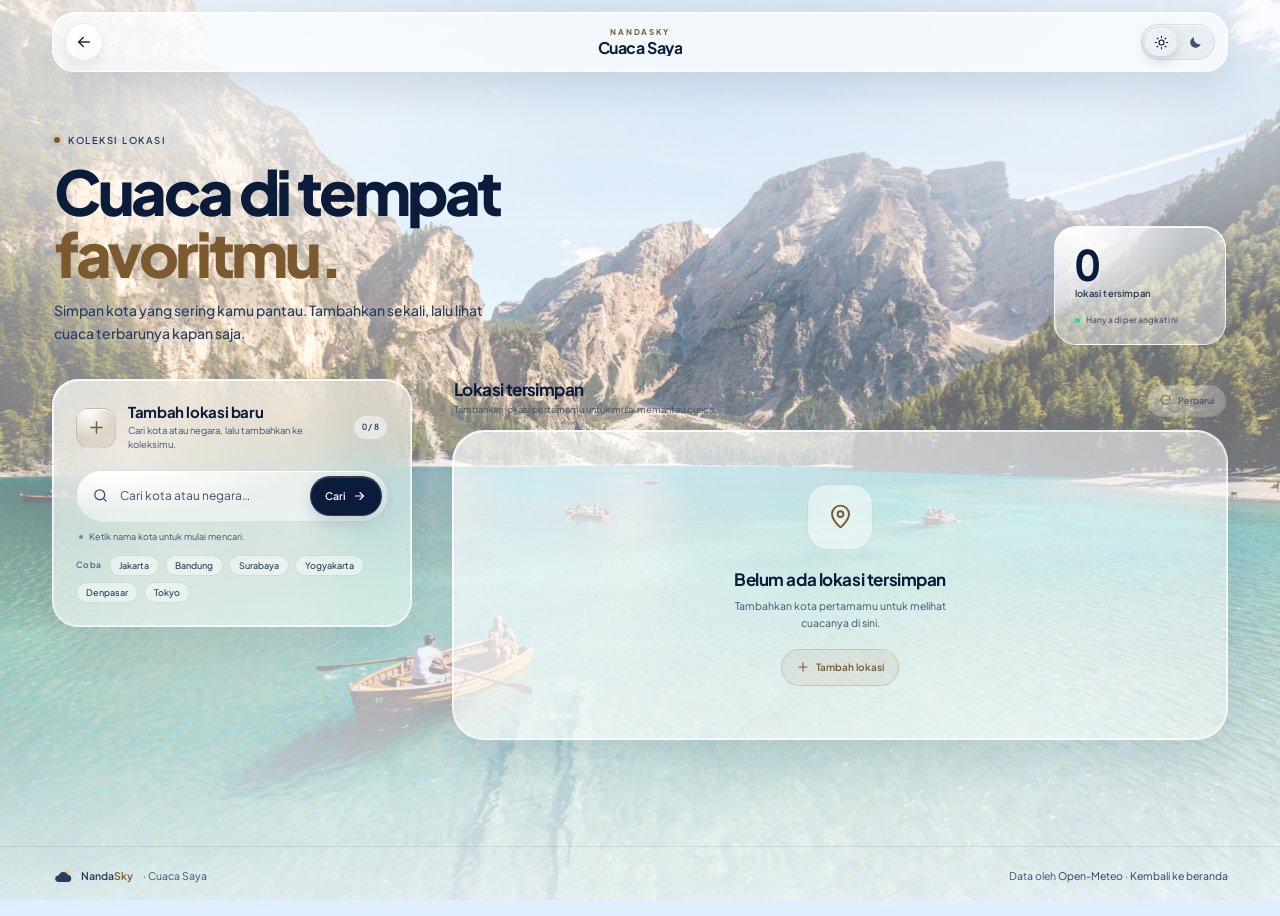
==== commit 3b367de3: "Rename brand to NandaSky" ====
--- a/locations.html
+++ b/locations.html
@@ -3,8 +3,8 @@
 <head>
   <meta charset="UTF-8">
   <meta name="viewport" content="width=device-width, initial-scale=1.0">
-  <title>Cuaca Saya — WeatherNow</title>
-  <meta name="description" content="Simpan dan pantau cuaca terkini di kota-kota favoritmu dalam satu halaman bersama WeatherNow.">
+  <title>Cuaca Saya — NandaSky</title>
+  <meta name="description" content="Simpan dan pantau cuaca terkini di kota-kota favoritmu dalam satu halaman bersama NandaSky.">
   <meta name="theme-color" content="#071226" id="theme-color">
   <link rel="icon" type="image/svg+xml" href="assets/icons/partly-cloudy-day.svg">
   <link rel="preconnect" href="https://fonts.googleapis.com">
@@ -42,7 +42,7 @@
   <header class="site-header">
     <div class="container">
       <div class="header__inner header__inner--page">
-        <a class="page-back" href="index.html" aria-label="Kembali ke beranda WeatherNow">
+        <a class="page-back" href="index.html" aria-label="Kembali ke beranda NandaSky">
           <svg class="icon" viewBox="0 0 24 24" fill="none" stroke="currentColor" stroke-width="1.9" stroke-linecap="round" stroke-linejoin="round" aria-hidden="true">
             <path d="M19 12H5"></path>
             <path d="m11 18-6-6 6-6"></path>
@@ -50,7 +50,7 @@
         </a>
 
         <div class="page-heading">
-          <span class="page-heading__eyebrow">WeatherNow</span>
+          <span class="page-heading__eyebrow">NandaSky</span>
           <h1 class="page-heading__title">Cuaca Saya</h1>
         </div>
 
@@ -182,7 +182,7 @@
           <circle fill="#e6d2b5" cx="34" cy="15" r="7"></circle>
           <path d="M14 37h20.4a7.6 7.6 0 0 0 .7-15.16A11.2 11.2 0 0 0 14.36 22.7 7.15 7.15 0 0 0 14 37Z" fill="currentColor"></path>
         </svg>
-        WeatherNow <span class="footer__copy">· Cuaca Saya</span>
+        <span class="footer__name">Nanda<span class="brand-suffix">Sky</span></span> <span class="footer__copy">· Cuaca Saya</span>
       </span>
       <span>Data oleh <a href="https://open-meteo.com/" target="_blank" rel="noreferrer">Open-Meteo</a> · <a href="index.html">Kembali ke beranda</a></span>
     </div>
--- a/style.css
+++ b/style.css
@@ -1,5 +1,5 @@
 /* =========================================================
-   WeatherNow — liquid glass weather dashboard
+   NandaSky — liquid glass weather dashboard
    ========================================================= */
 
 *, *::before, *::after { box-sizing: border-box; }
@@ -429,6 +429,8 @@
 
 .brand__mark svg { width: 100%; height: 100%; }
 .brand__sun { fill: var(--accent); }
+
+.brand-suffix { color: var(--accent); }
 
 .nav {
   display: flex;
@@ -1645,6 +1647,7 @@
 }
 
 .footer__brand svg { width: 22px; height: 22px; }
+.footer__name { white-space: nowrap; }
 
 .footer__copy {
   margin-left: 3px;
--- a/locations.css
+++ b/locations.css
@@ -1,5 +1,5 @@
 /* =========================================================
-   WeatherNow — Cuaca Saya
+   NandaSky — Cuaca Saya
    ========================================================= */
 
 .locations-page {
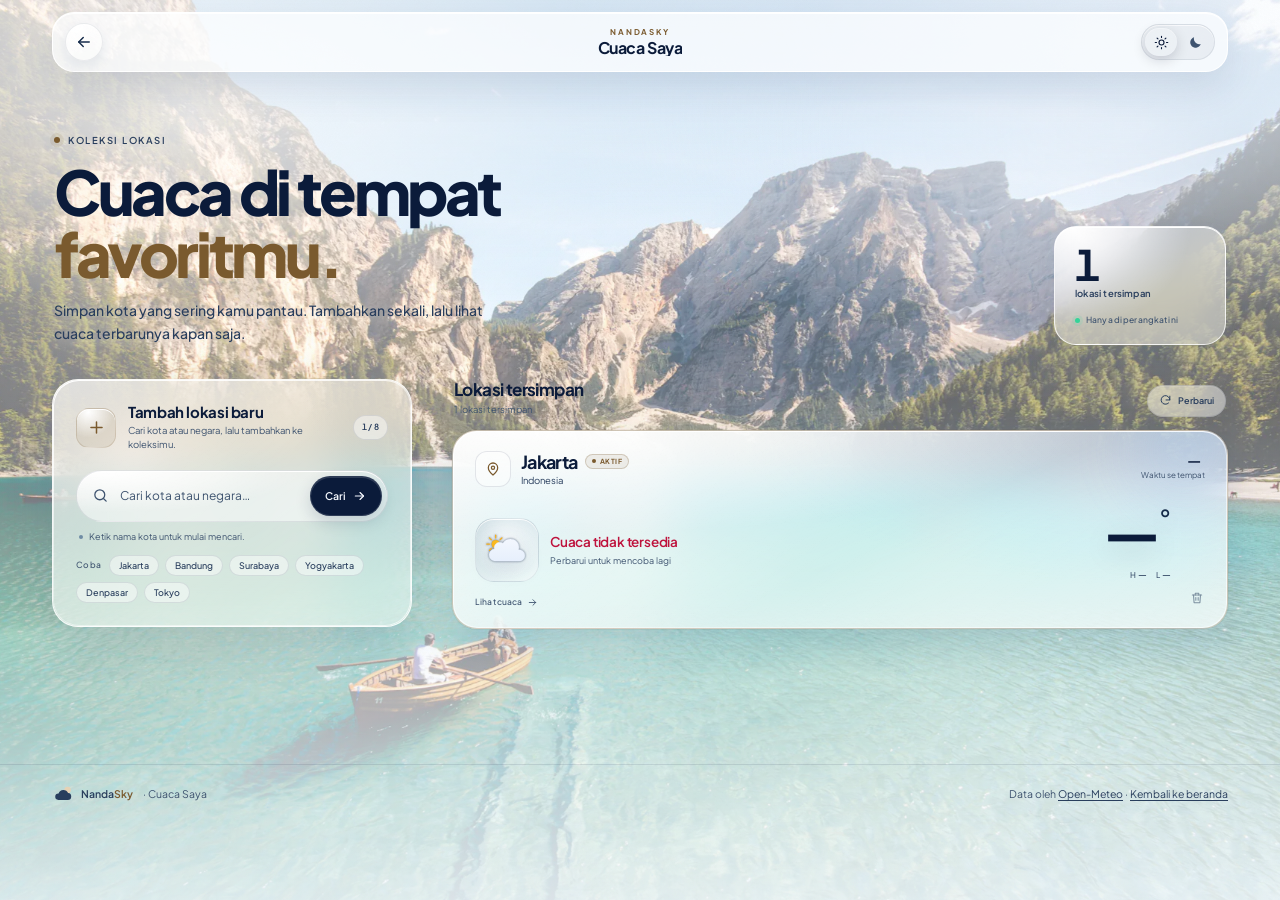
==== commit 11ffb1c4: "Improve initial load and mobile performance" ====
--- a/locations.html
+++ b/locations.html
@@ -7,9 +7,9 @@
   <meta name="description" content="Simpan dan pantau cuaca terkini di kota-kota favoritmu dalam satu halaman bersama NandaSky.">
   <meta name="theme-color" content="#071226" id="theme-color">
   <link rel="icon" type="image/svg+xml" href="assets/icons/partly-cloudy-day.svg">
-  <link rel="preconnect" href="https://fonts.googleapis.com">
-  <link rel="preconnect" href="https://fonts.gstatic.com" crossorigin>
-  <link href="https://fonts.googleapis.com/css2?family=Plus+Jakarta+Sans:wght@400;500;600;700;800&display=swap" rel="stylesheet">
+  <link rel="preload" href="assets/fonts/plus-jakarta-sans-latin.woff2" as="font" type="font/woff2" crossorigin>
+  <link rel="preconnect" href="https://geocoding-api.open-meteo.com">
+  <link rel="preconnect" href="https://api.open-meteo.com">
   <link rel="stylesheet" href="style.css">
   <link rel="stylesheet" href="locations.css">
   <script>
--- a/style.css
+++ b/style.css
@@ -1,6 +1,24 @@
 /* =========================================================
    NandaSky — liquid glass weather dashboard
    ========================================================= */
+
+@font-face {
+  font-family: "Plus Jakarta Sans";
+  font-style: normal;
+  font-weight: 400 800;
+  font-display: swap;
+  src: url("assets/fonts/plus-jakarta-sans-latin.woff2") format("woff2");
+  unicode-range: U+0000-00FF, U+0131, U+0152-0153, U+02BB-02BC, U+02C6, U+02DA, U+02DC, U+0304, U+0308, U+0329, U+2000-206F, U+20AC, U+2122, U+2191, U+2193, U+2212, U+2215, U+FEFF, U+FFFD;
+}
+
+@font-face {
+  font-family: "Plus Jakarta Sans";
+  font-style: normal;
+  font-weight: 400 800;
+  font-display: swap;
+  src: url("assets/fonts/plus-jakarta-sans-latin-ext.woff2") format("woff2");
+  unicode-range: U+0100-02BA, U+02BD-02C5, U+02C7-02CC, U+02CE-02D7, U+02DD-02FF, U+0304, U+0308, U+0329, U+1D00-1DBF, U+1E00-1E9F, U+1EF2-1EFF, U+2020, U+20A0-20AB, U+20AD-20C4, U+2113, U+2C60-2C7F, U+A720-A7FF;
+}
 
 *, *::before, *::after { box-sizing: border-box; }
 * { margin: 0; }
@@ -221,6 +239,18 @@
 [data-theme="light"] .ambient__photo--day {
   opacity: 1;
   transform: scale(1.02);
+}
+
+/* Keep the inactive theme photo out of the first paint. After it has been
+   preloaded, script.js adds .ambient-ready so the usual crossfade still works. */
+html[data-theme="dark"]:not(.ambient-ready) .ambient__photo--day,
+html[data-theme="light"]:not(.ambient-ready) .ambient__photo--night {
+  display: none;
+}
+
+@media (max-width: 900px) {
+  .ambient__photo--day { background-image: url("assets/bg-day-1280.webp"); }
+  .ambient__photo--night { background-image: url("assets/bg-night-1280.webp"); }
 }
 
 .ambient__scrim {
@@ -1657,13 +1687,14 @@
 
 .footer__inner a {
   color: var(--muted);
-  border-bottom: 1px solid transparent;
-  transition: color 0.2s var(--ease), border-color 0.2s var(--ease);
+  text-decoration: underline;
+  text-decoration-thickness: 1px;
+  text-underline-offset: 2px;
+  transition: color 0.2s var(--ease);
 }
 
 .footer__inner a:hover {
   color: var(--text);
-  border-bottom-color: var(--border-strong);
 }
 
 .noscript {
@@ -1949,3 +1980,51 @@
 
   .chart-line { stroke-dashoffset: 0; animation: none; }
 }
+
+/* =========================================================
+   Mobile render performance
+   ========================================================= */
+
+/*
+ * Mobile GPUs can evict the blurred backdrop tiles of glass surfaces while
+ * scrolling, which makes parts of a card appear blank until it is redrawn.
+ * Keep the same translucent look with layered gradients and a solid tint,
+ * but avoid per-frame backdrop blur on phones.
+ */
+@media (max-width: 900px), (hover: none) and (pointer: coarse) {
+  .glass-card,
+  .search,
+  .search-status,
+  .chip,
+  .live-badge,
+  .stat,
+  .header-add {
+    -webkit-backdrop-filter: none;
+    backdrop-filter: none;
+  }
+
+  .glass-card::before { display: none; }
+  .ambient__photo { will-change: auto; }
+
+  .glass-card,
+  .search-status,
+  .chip,
+  .live-badge {
+    background-color: rgba(6, 17, 36, 0.62);
+  }
+
+  .search { background-color: rgba(6, 17, 36, 0.70); }
+
+  .stat { background-color: rgba(5, 12, 28, 0.52); }
+
+  [data-theme="light"] .glass-card,
+  [data-theme="light"] .search-status,
+  [data-theme="light"] .chip,
+  [data-theme="light"] .live-badge {
+    background-color: rgba(255, 255, 255, 0.48);
+  }
+
+  [data-theme="light"] .search { background-color: rgba(255, 255, 255, 0.62); }
+
+  [data-theme="light"] .stat { background-color: rgba(255, 255, 255, 0.68); }
+}
--- a/locations.css
+++ b/locations.css
@@ -1489,3 +1489,23 @@
   .city-card__range { font-size: 8px; }
   .city-card__reading { padding-right: 8px; }
 }
+
+/* Keep the mobile glass surfaces visually solid without backdrop blur. */
+@media (max-width: 900px), (hover: none) and (pointer: coarse) {
+  .locations-stat,
+  .refresh-button,
+  .toast {
+    -webkit-backdrop-filter: none;
+    backdrop-filter: none;
+  }
+
+  .locations-stat,
+  .refresh-button {
+    background-color: rgba(6, 17, 36, 0.62);
+  }
+
+  [data-theme="light"] .locations-stat,
+  [data-theme="light"] .refresh-button {
+    background-color: rgba(255, 255, 255, 0.48);
+  }
+}
